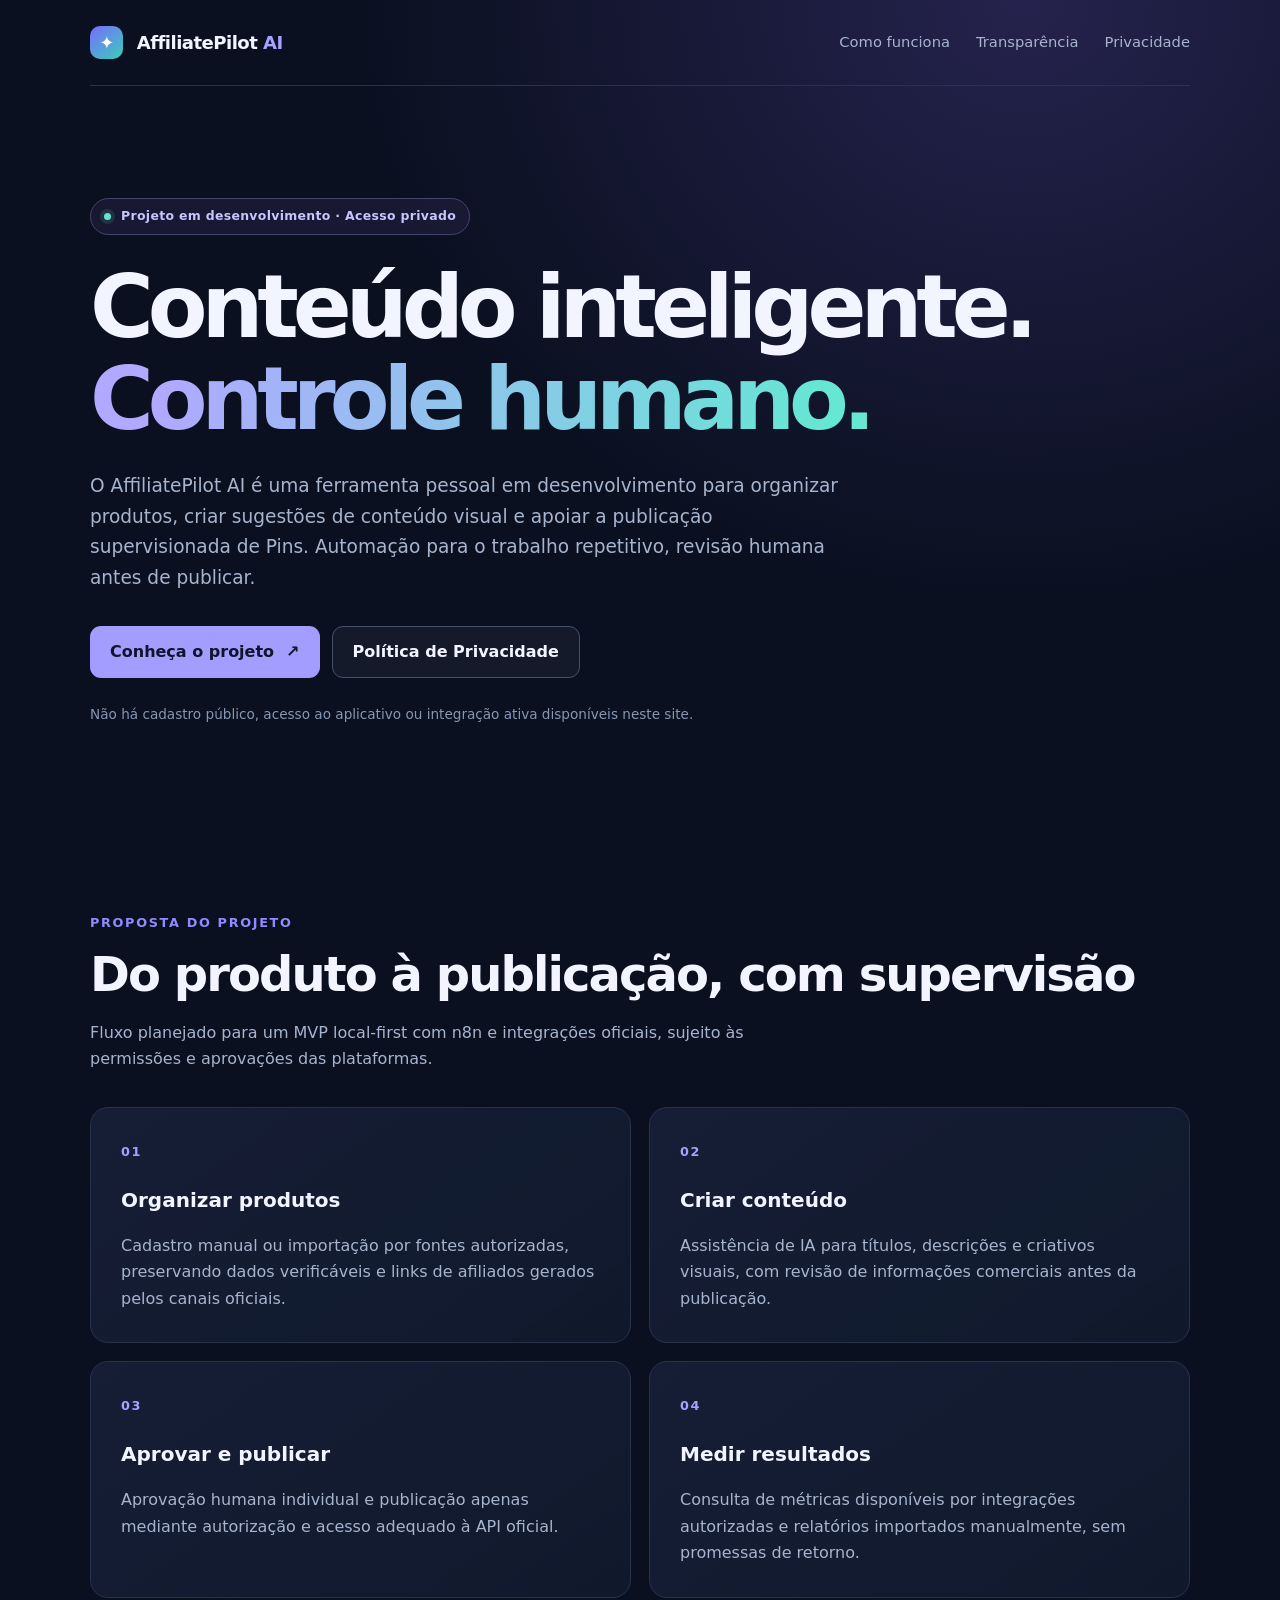
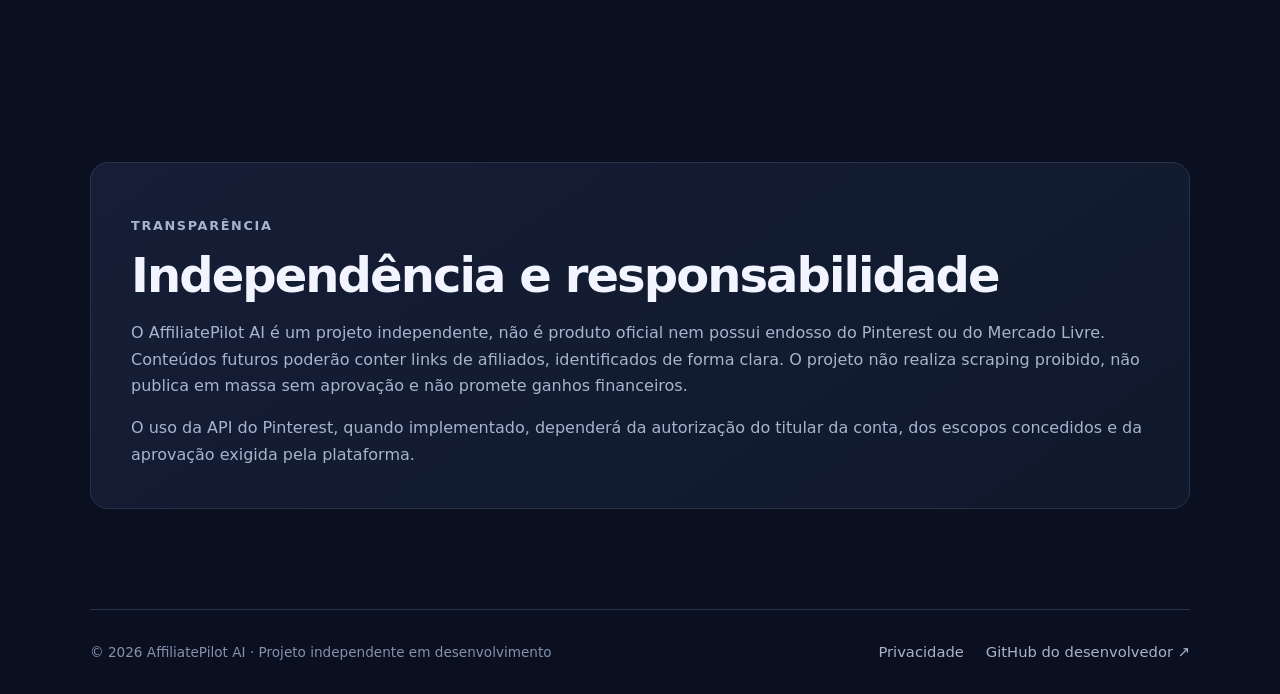
==== index.html @ 1112a1e2 "Publish AffiliatePilot AI site and privacy policy" ====
<!doctype html>
<html lang="pt-BR">
<head>
  <meta charset="utf-8">
  <meta name="viewport" content="width=device-width, initial-scale=1">
  <meta name="theme-color" content="#10172a">
  <meta name="description" content="AffiliatePilot AI — ferramenta pessoal em desenvolvimento para criação assistida, revisão e publicação supervisionada de conteúdo visual.">
  <title>AffiliatePilot AI — Conteúdo inteligente, controle humano</title>
  <link rel="icon" href="assets/favicon.svg" type="image/svg+xml">
  <link rel="stylesheet" href="assets/styles.css">
</head>
<body>
  <a class="skip" href="#conteudo">Pular para o conteúdo</a>
  <header class="nav wrap">
    <a class="brand" href="./" aria-label="AffiliatePilot AI, página inicial"><span class="brand-icon">✦</span> AffiliatePilot <span class="brand-ai">AI</span></a>
    <nav aria-label="Navegação principal"><a href="#como-funciona">Como funciona</a><a href="#transparencia">Transparência</a><a href="privacy/">Privacidade</a></nav>
  </header>
  <main id="conteudo">
    <section class="hero wrap">
      <div class="eyebrow"><span class="dot"></span> Projeto em desenvolvimento · Acesso privado</div>
      <h1>Conteúdo inteligente.<br><span class="gradient">Controle humano.</span></h1>
      <p class="intro">O AffiliatePilot AI é uma ferramenta pessoal em desenvolvimento para organizar produtos, criar sugestões de conteúdo visual e apoiar a publicação supervisionada de Pins. Automação para o trabalho repetitivo, revisão humana antes de publicar.</p>
      <div class="actions"><a class="button" href="#como-funciona">Conheça o projeto <span aria-hidden="true">↗</span></a><a class="button secondary" href="privacy/">Política de Privacidade</a></div>
      <div class="info">Não há cadastro público, acesso ao aplicativo ou integração ativa disponíveis neste site.</div>
    </section>
    <section id="como-funciona" class="section wrap" aria-labelledby="features-title">
      <p class="section-kicker">PROPOSTA DO PROJETO</p>
      <h2 id="features-title">Do produto à publicação, com supervisão</h2>
      <p class="section-lead">Fluxo planejado para um MVP local-first com n8n e integrações oficiais, sujeito às permissões e aprovações das plataformas.</p>
      <div class="cards">
        <article class="card"><span class="symbol">01</span><h3>Organizar produtos</h3><p>Cadastro manual ou importação por fontes autorizadas, preservando dados verificáveis e links de afiliados gerados pelos canais oficiais.</p></article>
        <article class="card"><span class="symbol">02</span><h3>Criar conteúdo</h3><p>Assistência de IA para títulos, descrições e criativos visuais, com revisão de informações comerciais antes da publicação.</p></article>
        <article class="card"><span class="symbol">03</span><h3>Aprovar e publicar</h3><p>Aprovação humana individual e publicação apenas mediante autorização e acesso adequado à API oficial.</p></article>
        <article class="card"><span class="symbol">04</span><h3>Medir resultados</h3><p>Consulta de métricas disponíveis por integrações autorizadas e relatórios importados manualmente, sem promessas de retorno.</p></article>
      </div>
    </section>
    <section id="transparencia" class="section wrap"><div class="panel"><p class="section-kicker">TRANSPARÊNCIA</p><h2>Independência e responsabilidade</h2><p>O AffiliatePilot AI é um projeto independente, não é produto oficial nem possui endosso do Pinterest ou do Mercado Livre. Conteúdos futuros poderão conter links de afiliados, identificados de forma clara. O projeto não realiza scraping proibido, não publica em massa sem aprovação e não promete ganhos financeiros.</p><p>O uso da API do Pinterest, quando implementado, dependerá da autorização do titular da conta, dos escopos concedidos e da aprovação exigida pela plataforma.</p></div></section>
  </main>
  <footer class="footer wrap"><span>© 2026 AffiliatePilot AI · Projeto independente em desenvolvimento</span><div><a href="privacy/">Privacidade</a><a href="https://github.com/victoralecrim11" rel="noopener noreferrer">GitHub do desenvolvedor ↗</a></div></footer>
</body>
</html>
---- assets/styles.css ----
:root{color-scheme:dark;--bg:#0a1020;--text:#f2f5ff;--muted:#a7b4ce;--line:#28334b;--accent:#8c87ff;--accent2:#62e6ce}*{box-sizing:border-box}html{scroll-behavior:smooth}body{margin:0;background:radial-gradient(ellipse 70% 35% at 80% 0%,#25224d 0%,transparent 75%),var(--bg);color:var(--text);font:16px/1.65 system-ui,-apple-system,BlinkMacSystemFont,"Segoe UI",sans-serif}a{color:inherit}.wrap{width:min(1100px,calc(100% - 48px));margin-inline:auto}.skip{position:absolute;top:-100px;left:10px;padding:10px;background:white;color:black}.skip:focus{top:10px}.nav{min-height:86px;display:flex;align-items:center;justify-content:space-between;gap:18px;border-bottom:1px solid var(--line)}.brand{text-decoration:none;font-size:1.13rem;font-weight:800;letter-spacing:-.03em}.brand-icon{display:inline-flex;align-items:center;justify-content:center;width:33px;height:33px;margin-right:8px;border-radius:10px;background:linear-gradient(140deg,#786dff,#39cdb9);color:#fff}.brand-ai{color:#a6a2ff}.nav nav{display:flex;gap:26px;flex-wrap:wrap}.nav nav a,.footer a{color:var(--muted);text-decoration:none;font-size:.92rem}.nav nav a:hover,.footer a:hover{color:white}.hero{padding-block:112px 110px;max-width:1100px}.eyebrow{display:inline-flex;align-items:center;gap:10px;padding:7px 13px;border:1px solid #46436d;background:#24214288;border-radius:999px;color:#c7c4ff;font-size:.78rem;font-weight:700;letter-spacing:.025em}.dot{width:7px;height:7px;border-radius:50%;background:var(--accent2);box-shadow:0 0 0 4px #62e6ce20}.hero h1,.policy h1{font-size:clamp(2.8rem,6.8vw,5.8rem);line-height:1.06;letter-spacing:-.07em;margin:26px 0 26px;max-width:950px}.gradient{background:linear-gradient(100deg,#b0a9ff 10%,#65e7d3 95%);-webkit-background-clip:text;background-clip:text;color:transparent}.intro{font-size:1.16rem;color:var(--muted);max-width:760px}.actions{display:flex;gap:12px;flex-wrap:wrap;margin-top:32px}.button{display:inline-flex;align-items:center;gap:12px;border-radius:11px;padding:12px 20px;text-decoration:none;font-weight:750;background:#a29dff;color:#11152a;transition:transform .15s,background .15s}.button:hover{transform:translateY(-2px);background:#bdb9ff}.button.secondary{background:#ffffff0b;border:1px solid #45516c;color:#f2f5ff}.button.secondary:hover{background:#ffffff19}.info{color:#8796b2;margin-top:25px;font-size:.85rem}.section{padding-block:64px 100px}.section-kicker{font-size:.8rem;font-weight:800;letter-spacing:.13em;color:#8f8bff}.section h2{font-size:clamp(1.9rem,4vw,3rem);line-height:1.2;letter-spacing:-.04em;margin:10px 0}.section-lead{color:var(--muted);max-width:730px}.cards{display:grid;grid-template-columns:repeat(2,minmax(0,1fr));gap:18px;margin-top:34px}.card,.panel{border:1px solid var(--line);background:linear-gradient(145deg,#1b2440b0,#111b2ed0);border-radius:18px;padding:30px}.symbol{font-weight:900;color:#a6a1ff;font-size:.8rem;letter-spacing:.12em}.card h3{font-size:1.25rem;margin:20px 0 8px}.card p,.panel p{color:var(--muted);margin-bottom:0}.panel{padding:40px}.footer{border-top:1px solid var(--line);display:flex;justify-content:space-between;gap:20px;align-items:center;padding-block:30px;color:#8391ad;font-size:.85rem}.footer div{display:flex;gap:22px}.policy{padding-block:76px 100px;max-width:900px}.policy h1{font-size:clamp(2.5rem,6vw,4.8rem);margin-bottom:14px}.updated{font-size:.85rem;color:#9eabc6}.policy-content{margin-top:48px}.policy-content section{padding:18px 0;border-top:1px solid var(--line)}.policy-content h2{font-size:1.24rem;letter-spacing:-.02em;margin-bottom:10px}.policy-content p{color:#bbc6db}.policy-content a{color:#b7b3ff;text-underline-offset:3px}a:focus-visible{outline:3px solid #69e5d1;outline-offset:4px}@media(max-width:700px){.wrap{width:min(100% - 32px,1100px)}.nav{align-items:flex-start;flex-direction:column;padding-block:18px}.nav nav{gap:14px}.hero{padding-block:74px 70px}.section{padding-block:40px 65px}.cards{grid-template-columns:1fr}.panel{padding:25px}.footer{align-items:flex-start;flex-direction:column}.hero h1{letter-spacing:-.055em}}
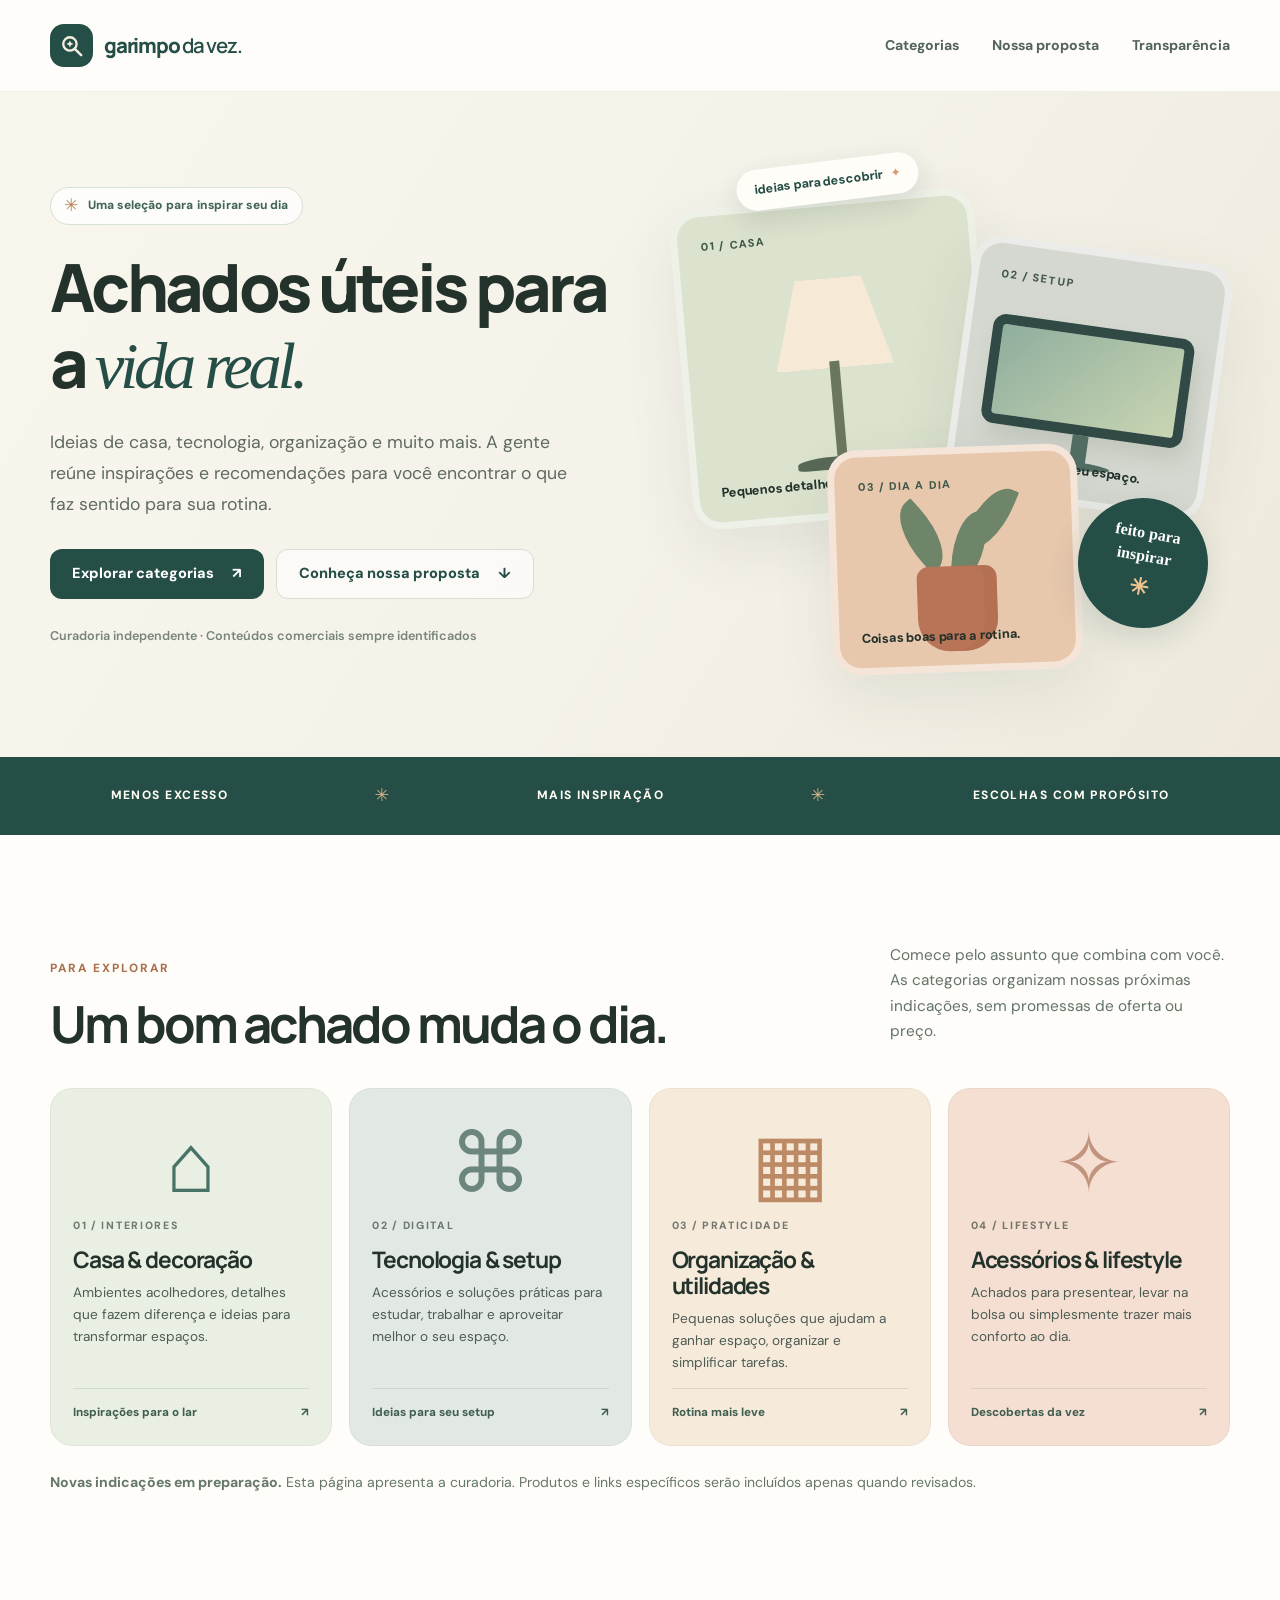
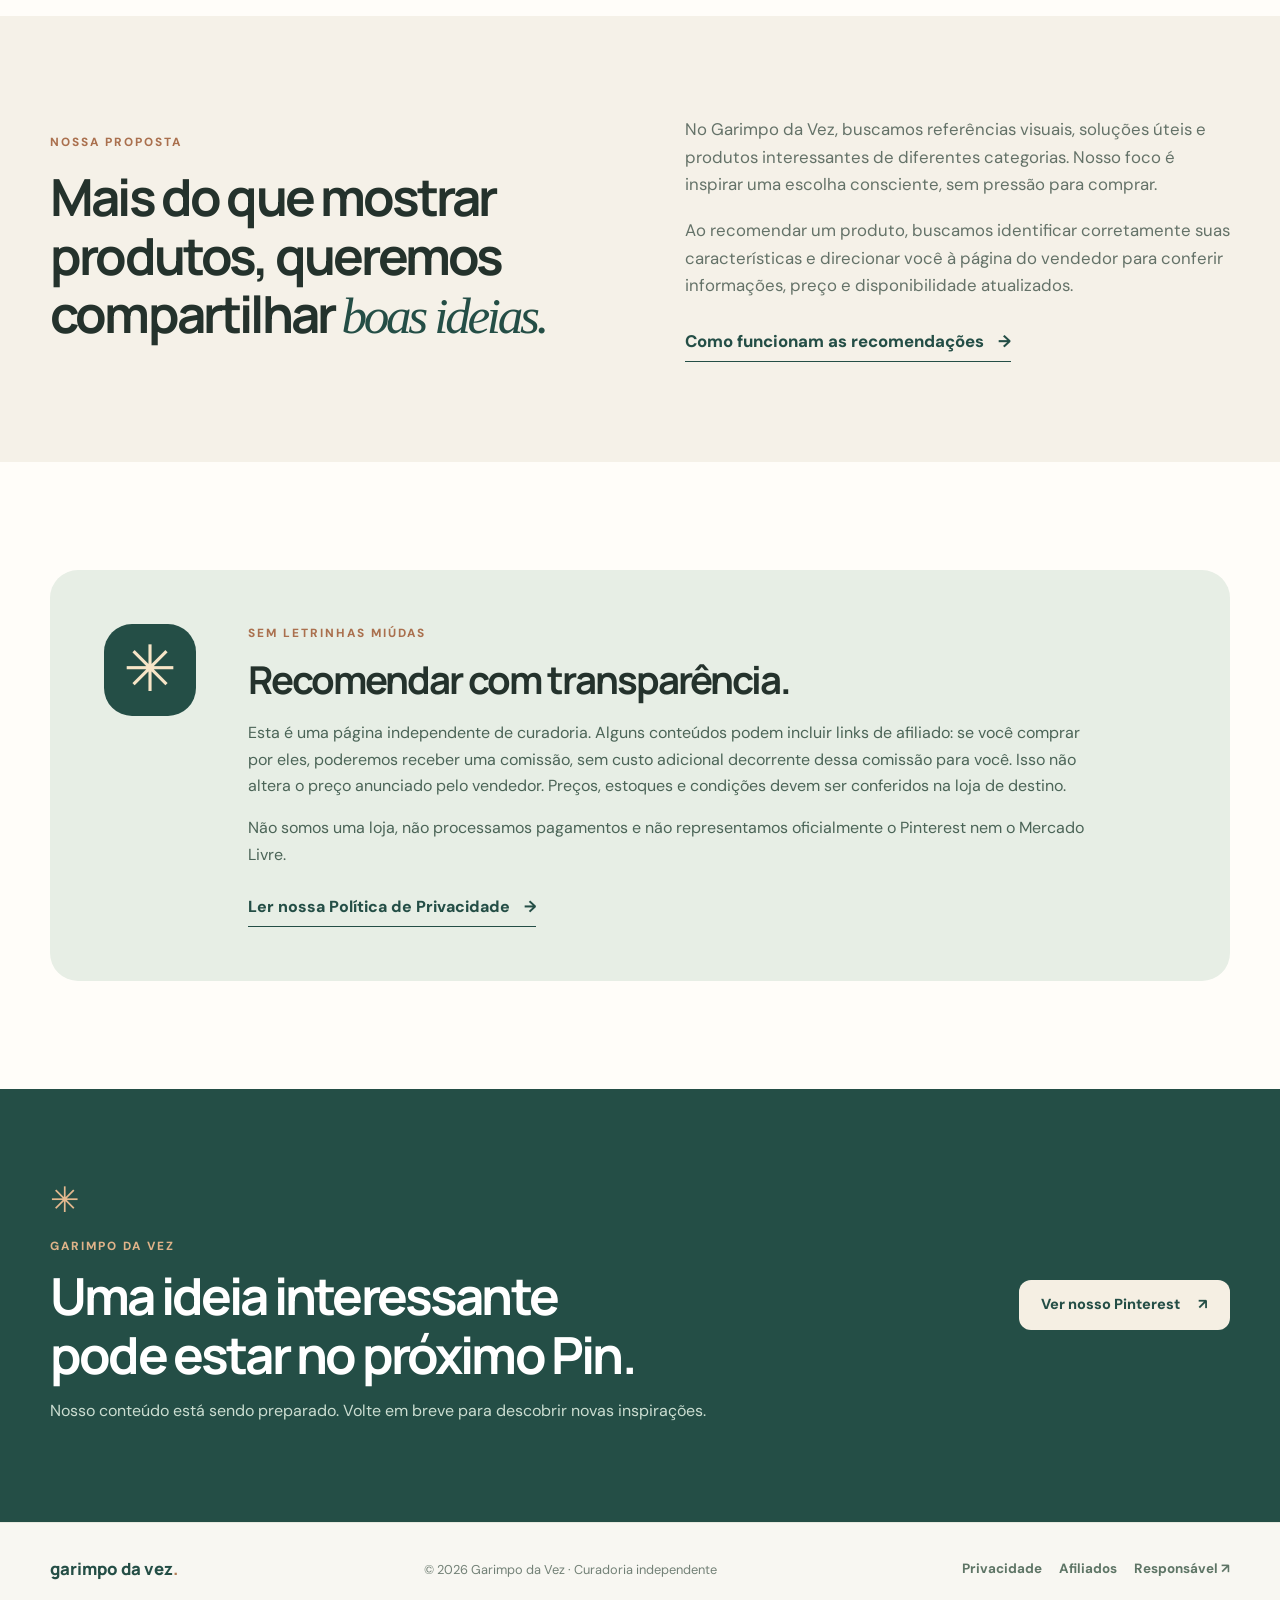
==== commit 03c2c25d: "feat: rebrand AffiliatePilot AI landing to Garimpo da Vez" ====
--- a/index.html
+++ b/index.html
@@ -3,39 +3,80 @@
 <head>
   <meta charset="utf-8">
   <meta name="viewport" content="width=device-width, initial-scale=1">
-  <meta name="theme-color" content="#10172a">
-  <meta name="description" content="AffiliatePilot AI — ferramenta pessoal em desenvolvimento para criação assistida, revisão e publicação supervisionada de conteúdo visual.">
-  <title>AffiliatePilot AI — Conteúdo inteligente, controle humano</title>
+  <meta name="theme-color" content="#244e46">
+  <meta name="description" content="Garimpo da Vez: inspirações e achadinhos para casa, tecnologia, organização e estilo de vida. Curadoria com transparência e links de afiliado identificados.">
+  <meta property="og:type" content="website">
+  <meta property="og:locale" content="pt_BR">
+  <meta property="og:title" content="Garimpo da Vez | Achados úteis para a vida real">
+  <meta property="og:description" content="Boas ideias para a casa e o dia a dia. Inspire-se com nossa curadoria independente.">
+  <meta property="og:url" content="https://victoralecrim11.github.io/affiliatepilot-ai/">
+  <meta name="color-scheme" content="light">
+  <title>Garimpo da Vez | Achados úteis para a vida real</title>
   <link rel="icon" href="assets/favicon.svg" type="image/svg+xml">
   <link rel="stylesheet" href="assets/styles.css">
 </head>
 <body>
   <a class="skip" href="#conteudo">Pular para o conteúdo</a>
-  <header class="nav wrap">
-    <a class="brand" href="./" aria-label="AffiliatePilot AI, página inicial"><span class="brand-icon">✦</span> AffiliatePilot <span class="brand-ai">AI</span></a>
-    <nav aria-label="Navegação principal"><a href="#como-funciona">Como funciona</a><a href="#transparencia">Transparência</a><a href="privacy/">Privacidade</a></nav>
+  <header class="site-header">
+    <div class="nav wrap">
+      <a class="brand" href="./" aria-label="Garimpo da Vez, início">
+        <span class="brand-mark" aria-hidden="true"><svg viewBox="0 0 36 36" width="30" height="30" fill="none"><circle cx="15.5" cy="15.5" r="8" stroke="currentColor" stroke-width="2.8"/><path d="m22 22 7 7" stroke="currentColor" stroke-width="3" stroke-linecap="round"/><path d="m15.5 11.3 1.3 2.9 3.1 1.3-3.1 1.3-1.3 2.9-1.3-2.9-3.1-1.3 3.1-1.3z" fill="currentColor"/></svg></span>
+        <span>garimpo<span class="brand-soft"> da vez.</span></span>
+      </a>
+      <nav class="nav-links" aria-label="Navegação principal">
+        <a href="#categorias">Categorias</a>
+        <a href="#sobre">Nossa proposta</a>
+        <a href="#transparencia">Transparência</a>
+      </nav>
+    </div>
   </header>
   <main id="conteudo">
-    <section class="hero wrap">
-      <div class="eyebrow"><span class="dot"></span> Projeto em desenvolvimento · Acesso privado</div>
-      <h1>Conteúdo inteligente.<br><span class="gradient">Controle humano.</span></h1>
-      <p class="intro">O AffiliatePilot AI é uma ferramenta pessoal em desenvolvimento para organizar produtos, criar sugestões de conteúdo visual e apoiar a publicação supervisionada de Pins. Automação para o trabalho repetitivo, revisão humana antes de publicar.</p>
-      <div class="actions"><a class="button" href="#como-funciona">Conheça o projeto <span aria-hidden="true">↗</span></a><a class="button secondary" href="privacy/">Política de Privacidade</a></div>
-      <div class="info">Não há cadastro público, acesso ao aplicativo ou integração ativa disponíveis neste site.</div>
-    </section>
-    <section id="como-funciona" class="section wrap" aria-labelledby="features-title">
-      <p class="section-kicker">PROPOSTA DO PROJETO</p>
-      <h2 id="features-title">Do produto à publicação, com supervisão</h2>
-      <p class="section-lead">Fluxo planejado para um MVP local-first com n8n e integrações oficiais, sujeito às permissões e aprovações das plataformas.</p>
-      <div class="cards">
-        <article class="card"><span class="symbol">01</span><h3>Organizar produtos</h3><p>Cadastro manual ou importação por fontes autorizadas, preservando dados verificáveis e links de afiliados gerados pelos canais oficiais.</p></article>
-        <article class="card"><span class="symbol">02</span><h3>Criar conteúdo</h3><p>Assistência de IA para títulos, descrições e criativos visuais, com revisão de informações comerciais antes da publicação.</p></article>
-        <article class="card"><span class="symbol">03</span><h3>Aprovar e publicar</h3><p>Aprovação humana individual e publicação apenas mediante autorização e acesso adequado à API oficial.</p></article>
-        <article class="card"><span class="symbol">04</span><h3>Medir resultados</h3><p>Consulta de métricas disponíveis por integrações autorizadas e relatórios importados manualmente, sem promessas de retorno.</p></article>
+    <section class="hero">
+      <div class="wrap hero-grid">
+        <div class="hero-copy">
+          <span class="eyebrow"><span class="spark" aria-hidden="true">✳</span> Uma seleção para inspirar seu dia</span>
+          <h1>Achados úteis para a <em>vida real.</em></h1>
+          <p class="hero-lead">Ideias de casa, tecnologia, organização e muito mais. A gente reúne inspirações e recomendações para você encontrar o que faz sentido para sua rotina.</p>
+          <div class="actions">
+            <a class="button primary" href="#categorias">Explorar categorias <span aria-hidden="true">↗</span></a>
+            <a class="button ghost" href="#sobre">Conheça nossa proposta <span aria-hidden="true">↓</span></a>
+          </div>
+          <p class="small-note">Curadoria independente · Conteúdos comerciais sempre identificados</p>
+        </div>
+        <div class="hero-art" aria-label="Composição ilustrada de ideias para casa, tecnologia e acessórios" role="img">
+          <div class="hero-tag tag-top">ideias para descobrir <span aria-hidden="true">✦</span></div>
+          <div class="art-tile tile-home"><span class="tile-number">01 / CASA</span><div class="lamp" aria-hidden="true"><span class="lamp-shade"></span><span class="lamp-pole"></span><span class="lamp-foot"></span></div><span class="tile-caption">Pequenos detalhes, novas ideias.</span></div>
+          <div class="art-tile tile-tech"><span class="tile-number">02 / SETUP</span><div class="monitor" aria-hidden="true"><span class="monitor-screen"></span><span class="monitor-stand"></span></div><span class="tile-caption">Praticidade no seu espaço.</span></div>
+          <div class="art-tile tile-life"><span class="tile-number">03 / DIA A DIA</span><div class="vase" aria-hidden="true"><span class="leaf leaf-a"></span><span class="leaf leaf-b"></span><span class="leaf leaf-c"></span><span class="pot"></span></div><span class="tile-caption">Coisas boas para a rotina.</span></div>
+          <div class="art-stamp" aria-hidden="true">feito para<br>inspirar <span>✳</span></div>
+        </div>
       </div>
     </section>
-    <section id="transparencia" class="section wrap"><div class="panel"><p class="section-kicker">TRANSPARÊNCIA</p><h2>Independência e responsabilidade</h2><p>O AffiliatePilot AI é um projeto independente, não é produto oficial nem possui endosso do Pinterest ou do Mercado Livre. Conteúdos futuros poderão conter links de afiliados, identificados de forma clara. O projeto não realiza scraping proibido, não publica em massa sem aprovação e não promete ganhos financeiros.</p><p>O uso da API do Pinterest, quando implementado, dependerá da autorização do titular da conta, dos escopos concedidos e da aprovação exigida pela plataforma.</p></div></section>
+    <section class="manifesto-strip" aria-label="Valores da curadoria"><div class="wrap strip-inner"><span>menos excesso</span><b aria-hidden="true">✳</b><span>mais inspiração</span><b aria-hidden="true">✳</b><span>escolhas com propósito</span></div></section>
+    <section id="categorias" class="section wrap">
+      <div class="section-head"><div><p class="kicker">PARA EXPLORAR</p><h2>Um bom achado muda o dia.</h2></div><p>Comece pelo assunto que combina com você. As categorias organizam nossas próximas indicações, sem promessas de oferta ou preço.</p></div>
+      <div class="category-grid">
+        <article class="category category-home"><div class="category-icon" aria-hidden="true">⌂</div><span class="category-index">01 / INTERIORES</span><h3>Casa & decoração</h3><p>Ambientes acolhedores, detalhes que fazem diferença e ideias para transformar espaços.</p><span class="category-foot">Inspirações para o lar <span aria-hidden="true">↗</span></span></article>
+        <article class="category category-tech"><div class="category-icon" aria-hidden="true">⌘</div><span class="category-index">02 / DIGITAL</span><h3>Tecnologia & setup</h3><p>Acessórios e soluções práticas para estudar, trabalhar e aproveitar melhor o seu espaço.</p><span class="category-foot">Ideias para seu setup <span aria-hidden="true">↗</span></span></article>
+        <article class="category category-organize"><div class="category-icon" aria-hidden="true">▦</div><span class="category-index">03 / PRATICIDADE</span><h3>Organização & utilidades</h3><p>Pequenas soluções que ajudam a ganhar espaço, organizar e simplificar tarefas.</p><span class="category-foot">Rotina mais leve <span aria-hidden="true">↗</span></span></article>
+        <article class="category category-style"><div class="category-icon" aria-hidden="true">✧</div><span class="category-index">04 / LIFESTYLE</span><h3>Acessórios & lifestyle</h3><p>Achados para presentear, levar na bolsa ou simplesmente trazer mais conforto ao dia.</p><span class="category-foot">Descobertas da vez <span aria-hidden="true">↗</span></span></article>
+      </div>
+      <p class="collection-note"><strong>Novas indicações em preparação.</strong> Esta página apresenta a curadoria. Produtos e links específicos serão incluídos apenas quando revisados.</p>
+    </section>
+    <section id="sobre" class="about-section">
+      <div class="wrap about-grid">
+        <div><p class="kicker">NOSSA PROPOSTA</p><h2>Mais do que mostrar produtos, queremos compartilhar <em>boas ideias.</em></h2></div>
+        <div class="about-copy"><p>No Garimpo da Vez, buscamos referências visuais, soluções úteis e produtos interessantes de diferentes categorias. Nosso foco é inspirar uma escolha consciente, sem pressão para comprar.</p><p>Ao recomendar um produto, buscamos identificar corretamente suas características e direcionar você à página do vendedor para conferir informações, preço e disponibilidade atualizados.</p><a href="#transparencia" class="text-link">Como funcionam as recomendações <span aria-hidden="true">→</span></a></div>
+      </div>
+    </section>
+    <section id="transparencia" class="section wrap">
+      <div class="disclosure">
+        <div class="disclosure-symbol" aria-hidden="true">✳</div>
+        <div><p class="kicker">SEM LETRINHAS MIÚDAS</p><h2>Recomendar com transparência.</h2><p>Esta é uma página independente de curadoria. Alguns conteúdos podem incluir links de afiliado: se você comprar por eles, poderemos receber uma comissão, sem custo adicional decorrente dessa comissão para você. Isso não altera o preço anunciado pelo vendedor. Preços, estoques e condições devem ser conferidos na loja de destino.</p><p>Não somos uma loja, não processamos pagamentos e não representamos oficialmente o Pinterest nem o Mercado Livre.</p><a class="text-link" href="privacy/">Ler nossa Política de Privacidade <span aria-hidden="true">→</span></a></div>
+      </div>
+    </section>
+    <section class="closing"><div class="wrap closing-inner"><div><span class="closing-spark" aria-hidden="true">✳</span><p class="kicker">GARIMPO DA VEZ</p><h2>Uma ideia interessante<br>pode estar no próximo Pin.</h2><p>Nosso conteúdo está sendo preparado. Volte em breve para descobrir novas inspirações.</p></div><a class="button light" href="https://www.pinterest.com/affiliatepilotai/" target="_blank" rel="noopener noreferrer" aria-label="Abrir o perfil atual do Pinterest em outra aba">Ver nosso Pinterest <span aria-hidden="true">↗</span></a></div></section>
   </main>
-  <footer class="footer wrap"><span>© 2026 AffiliatePilot AI · Projeto independente em desenvolvimento</span><div><a href="privacy/">Privacidade</a><a href="https://github.com/victoralecrim11" rel="noopener noreferrer">GitHub do desenvolvedor ↗</a></div></footer>
+  <footer class="footer"><div class="wrap footer-inner"><a class="footer-brand" href="./">garimpo da vez<span>.</span></a><p>© 2026 Garimpo da Vez · Curadoria independente</p><nav aria-label="Links do rodapé"><a href="privacy/">Privacidade</a><a href="#transparencia">Afiliados</a><a href="https://github.com/victoralecrim11" target="_blank" rel="noopener noreferrer">Responsável ↗</a></nav></div></footer>
 </body>
-</html>
+</html>
--- a/assets/styles.css
+++ b/assets/styles.css
@@ -1 +1,8 @@
-:root{color-scheme:dark;--bg:#0a1020;--text:#f2f5ff;--muted:#a7b4ce;--line:#28334b;--accent:#8c87ff;--accent2:#62e6ce}*{box-sizing:border-box}html{scroll-behavior:smooth}body{margin:0;background:radial-gradient(ellipse 70% 35% at 80% 0%,#25224d 0%,transparent 75%),var(--bg);color:var(--text);font:16px/1.65 system-ui,-apple-system,BlinkMacSystemFont,"Segoe UI",sans-serif}a{color:inherit}.wrap{width:min(1100px,calc(100% - 48px));margin-inline:auto}.skip{position:absolute;top:-100px;left:10px;padding:10px;background:white;color:black}.skip:focus{top:10px}.nav{min-height:86px;display:flex;align-items:center;justify-content:space-between;gap:18px;border-bottom:1px solid var(--line)}.brand{text-decoration:none;font-size:1.13rem;font-weight:800;letter-spacing:-.03em}.brand-icon{display:inline-flex;align-items:center;justify-content:center;width:33px;height:33px;margin-right:8px;border-radius:10px;background:linear-gradient(140deg,#786dff,#39cdb9);color:#fff}.brand-ai{color:#a6a2ff}.nav nav{display:flex;gap:26px;flex-wrap:wrap}.nav nav a,.footer a{color:var(--muted);text-decoration:none;font-size:.92rem}.nav nav a:hover,.footer a:hover{color:white}.hero{padding-block:112px 110px;max-width:1100px}.eyebrow{display:inline-flex;align-items:center;gap:10px;padding:7px 13px;border:1px solid #46436d;background:#24214288;border-radius:999px;color:#c7c4ff;font-size:.78rem;font-weight:700;letter-spacing:.025em}.dot{width:7px;height:7px;border-radius:50%;background:var(--accent2);box-shadow:0 0 0 4px #62e6ce20}.hero h1,.policy h1{font-size:clamp(2.8rem,6.8vw,5.8rem);line-height:1.06;letter-spacing:-.07em;margin:26px 0 26px;max-width:950px}.gradient{background:linear-gradient(100deg,#b0a9ff 10%,#65e7d3 95%);-webkit-background-clip:text;background-clip:text;color:transparent}.intro{font-size:1.16rem;color:var(--muted);max-width:760px}.actions{display:flex;gap:12px;flex-wrap:wrap;margin-top:32px}.button{display:inline-flex;align-items:center;gap:12px;border-radius:11px;padding:12px 20px;text-decoration:none;font-weight:750;background:#a29dff;color:#11152a;transition:transform .15s,background .15s}.button:hover{transform:translateY(-2px);background:#bdb9ff}.button.secondary{background:#ffffff0b;border:1px solid #45516c;color:#f2f5ff}.button.secondary:hover{background:#ffffff19}.info{color:#8796b2;margin-top:25px;font-size:.85rem}.section{padding-block:64px 100px}.section-kicker{font-size:.8rem;font-weight:800;letter-spacing:.13em;color:#8f8bff}.section h2{font-size:clamp(1.9rem,4vw,3rem);line-height:1.2;letter-spacing:-.04em;margin:10px 0}.section-lead{color:var(--muted);max-width:730px}.cards{display:grid;grid-template-columns:repeat(2,minmax(0,1fr));gap:18px;margin-top:34px}.card,.panel{border:1px solid var(--line);background:linear-gradient(145deg,#1b2440b0,#111b2ed0);border-radius:18px;padding:30px}.symbol{font-weight:900;color:#a6a1ff;font-size:.8rem;letter-spacing:.12em}.card h3{font-size:1.25rem;margin:20px 0 8px}.card p,.panel p{color:var(--muted);margin-bottom:0}.panel{padding:40px}.footer{border-top:1px solid var(--line);display:flex;justify-content:space-between;gap:20px;align-items:center;padding-block:30px;color:#8391ad;font-size:.85rem}.footer div{display:flex;gap:22px}.policy{padding-block:76px 100px;max-width:900px}.policy h1{font-size:clamp(2.5rem,6vw,4.8rem);margin-bottom:14px}.updated{font-size:.85rem;color:#9eabc6}.policy-content{margin-top:48px}.policy-content section{padding:18px 0;border-top:1px solid var(--line)}.policy-content h2{font-size:1.24rem;letter-spacing:-.02em;margin-bottom:10px}.policy-content p{color:#bbc6db}.policy-content a{color:#b7b3ff;text-underline-offset:3px}a:focus-visible{outline:3px solid #69e5d1;outline-offset:4px}@media(max-width:700px){.wrap{width:min(100% - 32px,1100px)}.nav{align-items:flex-start;flex-direction:column;padding-block:18px}.nav nav{gap:14px}.hero{padding-block:74px 70px}.section{padding-block:40px 65px}.cards{grid-template-columns:1fr}.panel{padding:25px}.footer{align-items:flex-start;flex-direction:column}.hero h1{letter-spacing:-.055em}}
+@import url('https://fonts.googleapis.com/css2?family=DM+Sans:wght@400;500;600;700;800&family=Manrope:wght@400;500;600;700;800&display=swap');
+:root{color-scheme:light;--green:#244e46;--green-dark:#173b35;--cream:#f5efe3;--ink:#24322c;--muted:#63736a;--terracotta:#d69a72;--line:#e7e9df;--white:#fffdf9;--radius:24px}
+*{box-sizing:border-box}html{scroll-behavior:smooth}body{margin:0;color:var(--ink);background:var(--white);font:16px/1.65 'DM Sans',system-ui,-apple-system,BlinkMacSystemFont,'Segoe UI',sans-serif}a{color:inherit}a:focus-visible{outline:3px solid #b96b42;outline-offset:4px}h1,h2,h3{font-family:Manrope,'DM Sans',sans-serif;line-height:1.14;letter-spacing:-.055em}p{margin-top:0}.wrap{width:min(1180px,calc(100% - 56px));margin-inline:auto}.skip{position:fixed;z-index:99;top:-100px;left:12px;padding:12px 16px;background:var(--green);color:white}.skip:focus{top:12px}.site-header{position:relative;z-index:3;background:var(--white);border-bottom:1px solid #eeeee8}.nav{height:91px;display:flex;align-items:center;justify-content:space-between;gap:20px}.brand{display:inline-flex;align-items:center;gap:11px;white-space:nowrap;font-size:1.28rem;text-decoration:none;font-family:Manrope,sans-serif;font-weight:800;letter-spacing:-.06em;color:var(--green)}.brand-soft{font-weight:600}.brand-mark{display:flex;align-items:center;justify-content:center;flex:none;width:43px;height:43px;border-radius:14px;background:var(--green);color:var(--cream)}.nav-links{display:flex;align-items:center;gap:33px}.nav-links a{text-decoration:none;font-weight:700;font-size:.88rem;color:#51635a}.nav-links a:hover{color:#b57048}.hero{overflow:hidden;background:linear-gradient(122deg,#f9f6ee 0%,#f4f1e8 56%,#eee9dc 100%)}.hero-grid{min-height:665px;display:grid;grid-template-columns:1.02fr 1fr;align-items:center;gap:5%;padding-block:60px 75px}.hero-copy{position:relative;z-index:1}.eyebrow{display:inline-flex;gap:9px;align-items:center;padding:8px 13px;border:1px solid #d7e1d5;border-radius:100px;background:#ffffffc7;color:#426557;font-size:.75rem;letter-spacing:.015em;font-weight:800}.spark{color:#bb815a;font-size:1.08rem;line-height:1}.hero h1{font-size:clamp(3.1rem,5.2vw,5.3rem);max-width:650px;margin:24px 0 22px;font-weight:800}.hero h1 em,.about-section h2 em{font-family:Georgia,'Times New Roman',serif;font-weight:400;color:var(--green);letter-spacing:-.065em}.hero-lead{color:#5f6b61;max-width:520px;font-size:1.105rem;line-height:1.76}.actions{display:flex;align-items:center;flex-wrap:wrap;gap:12px;margin-top:30px}.button{display:inline-flex;align-items:center;justify-content:center;gap:18px;min-height:50px;padding:12px 22px;border-radius:12px;font-weight:800;font-size:.91rem;text-decoration:none;transition:transform .18s ease,background .18s ease;white-space:nowrap}.button:hover{transform:translateY(-2px)}.button.primary{background:var(--green);color:white}.button.primary:hover{background:var(--green-dark)}.button.ghost{border:1px solid #d9ddd4;background:#ffffff9c;color:var(--green)}.button.ghost:hover{background:#fff}.small-note{margin:27px 0 0;font-size:.79rem;font-weight:600;color:#77857b}.hero-art{min-height:525px;position:relative}.hero-tag{position:absolute;z-index:2;top:6px;left:11%;transform:rotate(-7deg);background:#fffdf8;padding:10px 18px;border-radius:100px;box-shadow:0 10px 26px #2b3b2820;color:var(--green);font-size:.78rem;font-weight:800}.hero-tag span{margin-left:5px;color:var(--terracotta)}.art-tile{position:absolute;border:7px solid #fff8;box-shadow:0 20px 60px #43584518;overflow:hidden;border-radius:29px}.tile-number{position:absolute;z-index:1;top:21px;left:23px;font-size:.69rem;font-weight:800;letter-spacing:.1em;color:#405849}.tile-caption{position:absolute;bottom:19px;left:22px;right:15px;font-weight:800;font-size:.8rem;letter-spacing:-.02em}.tile-home{background:#dbe2ce;left:1%;top:44px;width:55%;height:320px;transform:rotate(-5deg)}.tile-tech{background:#d5d8d0;right:2%;top:94px;width:47%;height:258px;transform:rotate(8deg)}.tile-life{background:#e8c8ad;left:28%;bottom:8px;width:45%;height:225px;transform:rotate(-2deg)}.art-stamp{position:absolute;z-index:2;right:4%;bottom:52px;width:130px;height:130px;border-radius:50%;background:var(--green);color:white;display:flex;align-items:center;justify-content:center;flex-direction:column;text-align:center;font:700 1rem/1.4 Georgia,serif;transform:rotate(10deg);box-shadow:0 12px 30px #244e4629}.art-stamp span{font-size:1.45rem;color:#efc28d;margin-top:4px}.lamp{position:absolute;top:72px;left:50%;transform:translateX(-50%);width:152px;height:200px}.lamp-shade{display:block;position:absolute;top:0;left:18px;width:118px;height:90px;background:#f6ead7;clip-path:polygon(22% 0,78% 0,100% 100%,0 100%);border-radius:12px 12px 3px 3px;filter:drop-shadow(0 6px 3px #0001)}.lamp-pole{position:absolute;width:10px;height:99px;background:#6b765f;top:83px;left:71px}.lamp-foot{position:absolute;width:89px;height:13px;background:#586957;bottom:9px;left:31px;border-radius:80% 80% 20% 20%}.monitor{position:absolute;left:50%;top:70px;transform:translateX(-50%);width:82%;height:150px}.monitor-screen{display:block;height:110px;border:10px solid #324a45;background:linear-gradient(135deg,#8fae9d,#c9d5b3);border-radius:13px;box-shadow:6px 12px 20px #566b5a26}.monitor-stand{display:block;position:relative;margin:auto;width:16px;height:30px;background:#526d63}.monitor-stand:after{content:'';position:absolute;bottom:-5px;left:-25px;width:66px;height:8px;background:#526d63;border-radius:50%}.vase{position:absolute;left:50%;top:27px;transform:translateX(-50%);height:170px;width:170px}.pot{position:absolute;bottom:0;left:46px;width:80px;height:85px;background:#b97356;border-radius:12px 12px 32px 32px;box-shadow:inset -13px 0 #9b5d4429}.leaf{position:absolute;background:#6f8569;width:34px;height:71px;border-radius:80% 3% 80% 3%;transform-origin:bottom center}.leaf-a{left:58px;top:10px;transform:rotate(-40deg)}.leaf-b{left:89px;top:0;transform:rotate(25deg)}.leaf-c{left:80px;top:30px;transform:rotate(4deg)}.manifesto-strip{background:var(--green);color:#fffdf4}.strip-inner{display:flex;justify-content:space-around;align-items:center;gap:25px;min-height:78px;text-transform:uppercase;font-size:.75rem;letter-spacing:.12em;font-weight:800}.strip-inner b{font-size:1.1rem;color:#d8b18a}.section{padding-block:108px}.section-head{display:flex;align-items:end;justify-content:space-between;gap:50px;margin-bottom:36px}.section-head>div{max-width:650px}.section-head>p{max-width:340px;margin-bottom:8px;color:var(--muted);font-size:.96rem}.kicker{color:#aa704e;letter-spacing:.17em;font-weight:800;font-size:.74rem;margin-bottom:15px}.section h2,.about-section h2{font-size:clamp(2.25rem,4vw,3.55rem);margin:0}.category-grid{display:grid;grid-template-columns:repeat(4,minmax(0,1fr));gap:17px}.category{display:flex;flex-direction:column;min-height:350px;border-radius:22px;padding:22px;overflow:hidden;border:1px solid #0000000b}.category-home{background:#e9efe2}.category-tech{background:#e2e9e5}.category-organize{background:#f6eadb}.category-style{background:#f4dfd2}.category-icon{height:106px;display:flex;align-items:center;justify-content:center;font-family:Georgia,serif;font-size:5.2rem;line-height:1;color:#37665a;opacity:.9}.category-tech .category-icon{color:#607b72}.category-organize .category-icon{color:#b7805a}.category-style .category-icon{color:#bd8c75}.category-index{font-size:.66rem;letter-spacing:.16em;font-weight:800;opacity:.62}.category h3{font-size:1.42rem;letter-spacing:-.05em;margin:12px 0 9px}.category p{color:#4d5c53;font-size:.85rem;line-height:1.65}.category-foot{margin-top:auto;padding-top:14px;border-top:1px solid #1e45301c;font-size:.73rem;font-weight:800;color:#405f51;display:flex;justify-content:space-between;gap:7px}.collection-note{margin-top:25px;color:#65776b;font-size:.88rem}.about-section{background:#f5f1e8;padding:100px 0}.about-grid{display:grid;grid-template-columns:1fr 1fr;gap:90px;align-items:center}.about-section h2{max-width:610px}.about-copy{color:#647268;font-size:1.05rem}.about-copy p{margin-bottom:18px}.text-link{display:inline-flex;align-items:center;gap:14px;margin-top:10px;color:var(--green);font-weight:800;text-decoration:none;border-bottom:1px solid var(--green);padding-bottom:5px}.text-link:hover{color:#a4613f;border-color:#a4613f}.disclosure{background:#e7eee5;border-radius:28px;padding:54px;display:grid;grid-template-columns:110px 1fr;gap:34px}.disclosure-symbol{width:92px;height:92px;border-radius:28px;background:var(--green);color:#f7e5c7;display:grid;place-items:center;font-size:4rem;line-height:1}.disclosure h2{font-size:clamp(1.9rem,3vw,2.9rem);margin:0 0 18px}.disclosure p:not(.kicker){color:#4b6457;max-width:860px}.closing{background:var(--green);color:white;padding-block:82px}.closing-inner{display:flex;align-items:center;justify-content:space-between;gap:32px}.closing-spark{display:block;color:#e5b98f;font-size:2.2rem}.closing .kicker{color:#e0b389;margin:8px 0 10px}.closing h2{font-size:clamp(2rem,4vw,3.55rem);margin:0 0 15px}.closing p:not(.kicker){color:#cbddd1}.button.light{background:var(--cream);color:var(--green)}.button.light:hover{background:white}.footer{background:#f8f7f2;border-top:1px solid var(--line);padding:32px 0}.footer-inner{display:flex;justify-content:space-between;align-items:center;gap:22px}.footer-brand{font-family:Manrope,sans-serif;font-weight:800;font-size:1.05rem;text-decoration:none;color:var(--green)}.footer-brand span{color:#b37e57}.footer p{color:#728076;margin:0;font-size:.8rem}.footer nav{display:flex;gap:17px;flex-wrap:wrap}.footer nav a{font-size:.84rem;text-decoration:none;font-weight:700;color:#5e7566}.footer nav a:hover{color:#ab6c48}
+.policy{padding-block:70px 100px;max-width:875px}.policy h1{font-size:clamp(2.8rem,5.5vw,4.4rem);margin:14px 0}.policy-intro{font-size:1.08rem;color:#65776b}.updated{color:#78867c;font-size:.84rem;margin-bottom:25px}.policy-content{margin-top:44px}.policy-content section{border-top:1px solid var(--line);padding:24px 0}.policy-content h2{font-size:1.27rem;letter-spacing:-.025em;margin:0 0 13px}.policy-content p{color:#637369}.policy-content a{color:var(--green);text-underline-offset:3px}
+@media(max-width:1050px){.hero-grid{grid-template-columns:1fr 1fr;gap:2%}.hero h1{font-size:clamp(3rem,5vw,4.3rem)}.category-grid{grid-template-columns:repeat(2,1fr)}.category{min-height:315px}.footer-inner{flex-wrap:wrap}.hero-art{transform:scale(.92);transform-origin:center}}
+@media(max-width:720px){.wrap{width:min(100% - 36px,1180px)}.nav{height:auto;min-height:82px;align-items:flex-start;justify-content:center;flex-direction:column;padding-block:15px;gap:11px}.brand{font-size:1.19rem}.brand-mark{width:39px;height:39px}.nav-links{gap:17px;flex-wrap:wrap}.nav-links a{font-size:.77rem}.hero-grid{padding-block:54px 72px;grid-template-columns:1fr;gap:20px}.hero h1{font-size:clamp(3.05rem,12vw,4.35rem)}.hero-lead{font-size:1rem}.hero-art{transform:none;min-height:455px;margin-inline:-10px}.tile-home{top:45px;height:290px}.tile-tech{top:79px;height:228px}.tile-life{height:204px;bottom:1px}.art-stamp{width:104px;height:104px;right:0;bottom:40px;font-size:.88rem}.art-tile{border-width:5px}.strip-inner{min-height:72px;gap:10px;flex-wrap:wrap;padding-block:13px;font-size:.58rem}.strip-inner b{font-size:.8rem}.section{padding-block:70px}.section-head{display:block}.section-head>p{max-width:100%;margin-top:20px}.category-grid{grid-template-columns:1fr 1fr;gap:10px}.category{padding:17px;min-height:330px}.category h3{font-size:1.12rem}.category p{font-size:.78rem}.category-icon{height:95px;font-size:4rem}.category-foot{font-size:.65rem}.about-section{padding:70px 0}.about-grid{grid-template-columns:1fr;gap:28px}.about-copy{font-size:.98rem}.disclosure{padding:27px 22px;grid-template-columns:1fr;gap:17px}.disclosure-symbol{width:64px;height:64px;border-radius:17px;font-size:2.5rem}.closing{padding-block:62px}.closing-inner{align-items:flex-start;flex-direction:column}.footer-inner{align-items:flex-start;flex-direction:column}.policy{padding-block:50px 70px}}
+@media(max-width:440px){.hero-art{min-height:380px}.tile-home{width:57%;height:255px}.tile-tech{width:50%;height:202px}.tile-life{height:174px;bottom:0}.lamp{transform:translateX(-50%) scale(.8);transform-origin:top center}.monitor{top:65px}.monitor-screen{height:85px}.vase{transform:translateX(-50%) scale(.8);transform-origin:top center}.tile-caption{bottom:13px;left:12px;font-size:.64rem}.tile-number{top:14px;left:12px}.hero-tag{top:0;font-size:.69rem}.category-grid{grid-template-columns:1fr}.category{min-height:245px}.category-icon{height:80px}.category h3{font-size:1.35rem}.category p{font-size:.88rem}.category-foot{font-size:.73rem}.actions{flex-direction:column;align-items:stretch}.button{white-space:normal}.closing .button{width:100%}}
+@media(prefers-reduced-motion:reduce){html{scroll-behavior:auto}.button{transition:none}.button:hover{transform:none}}
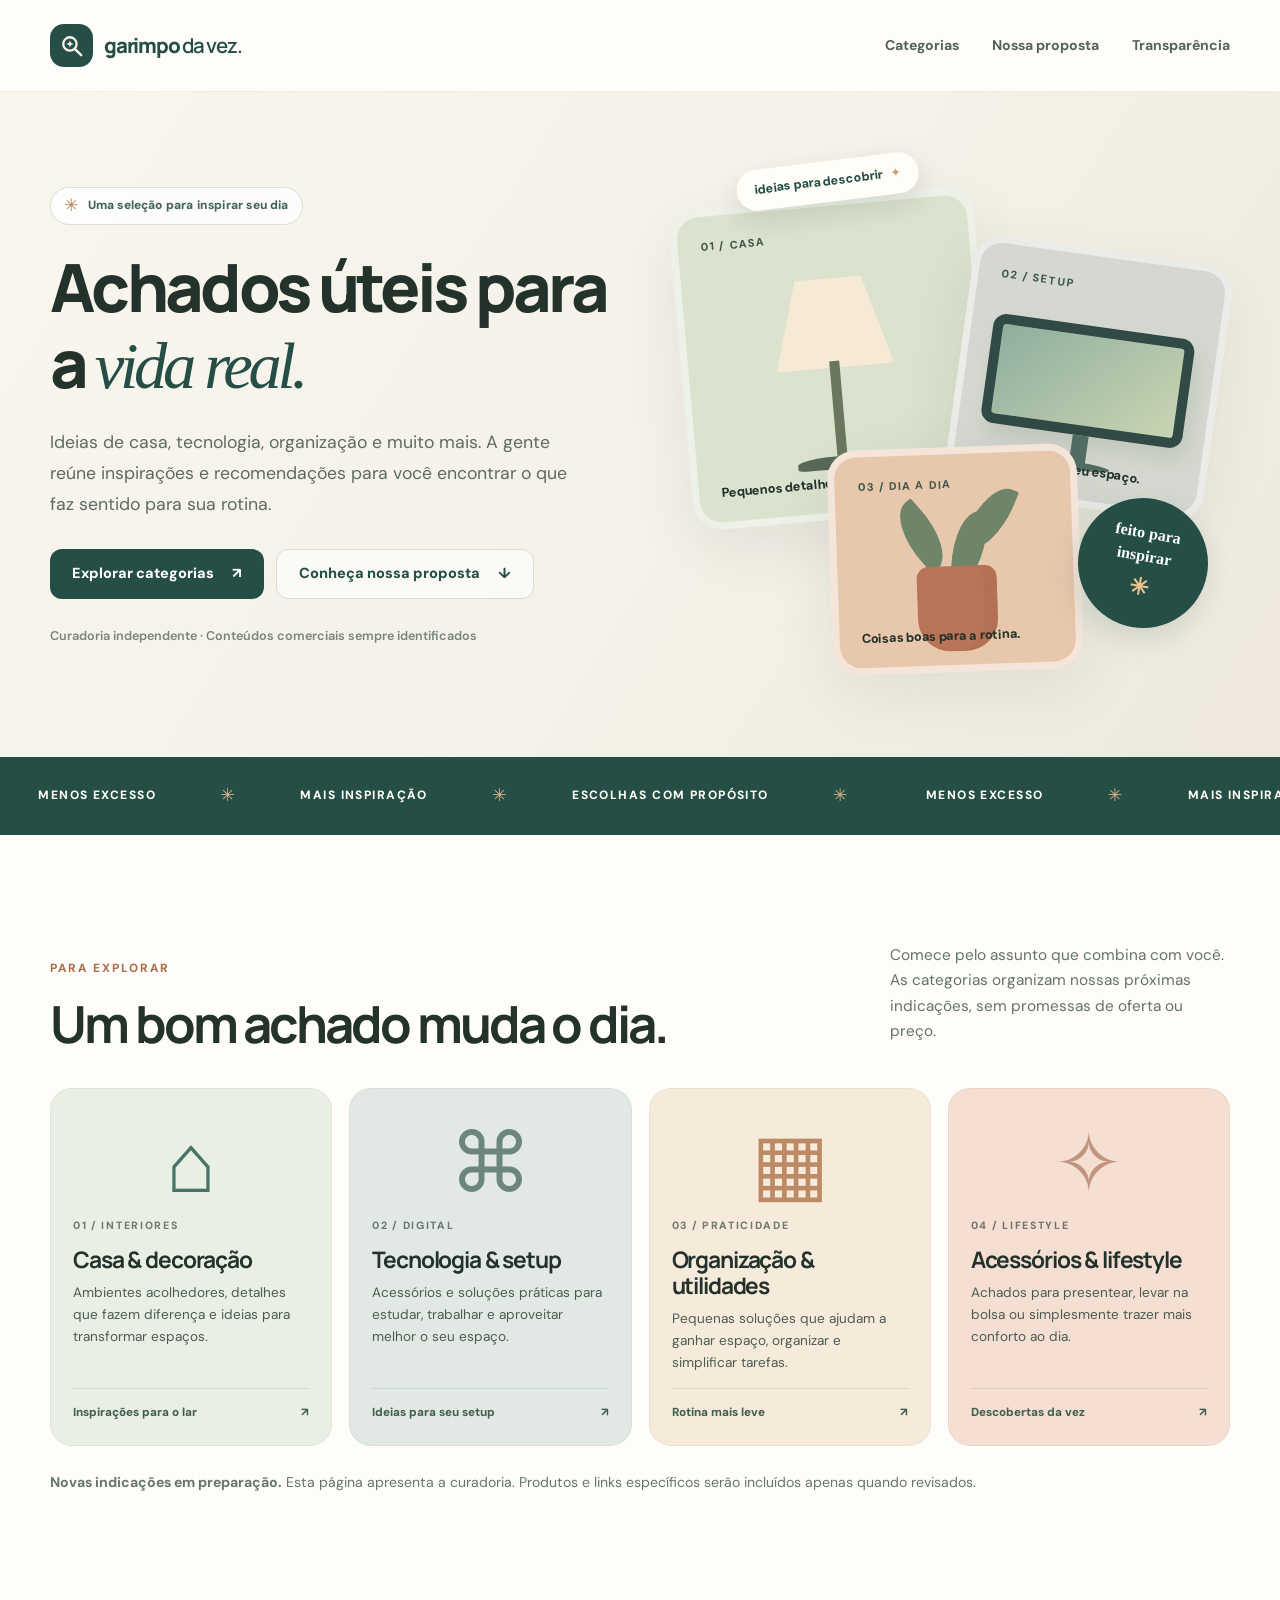
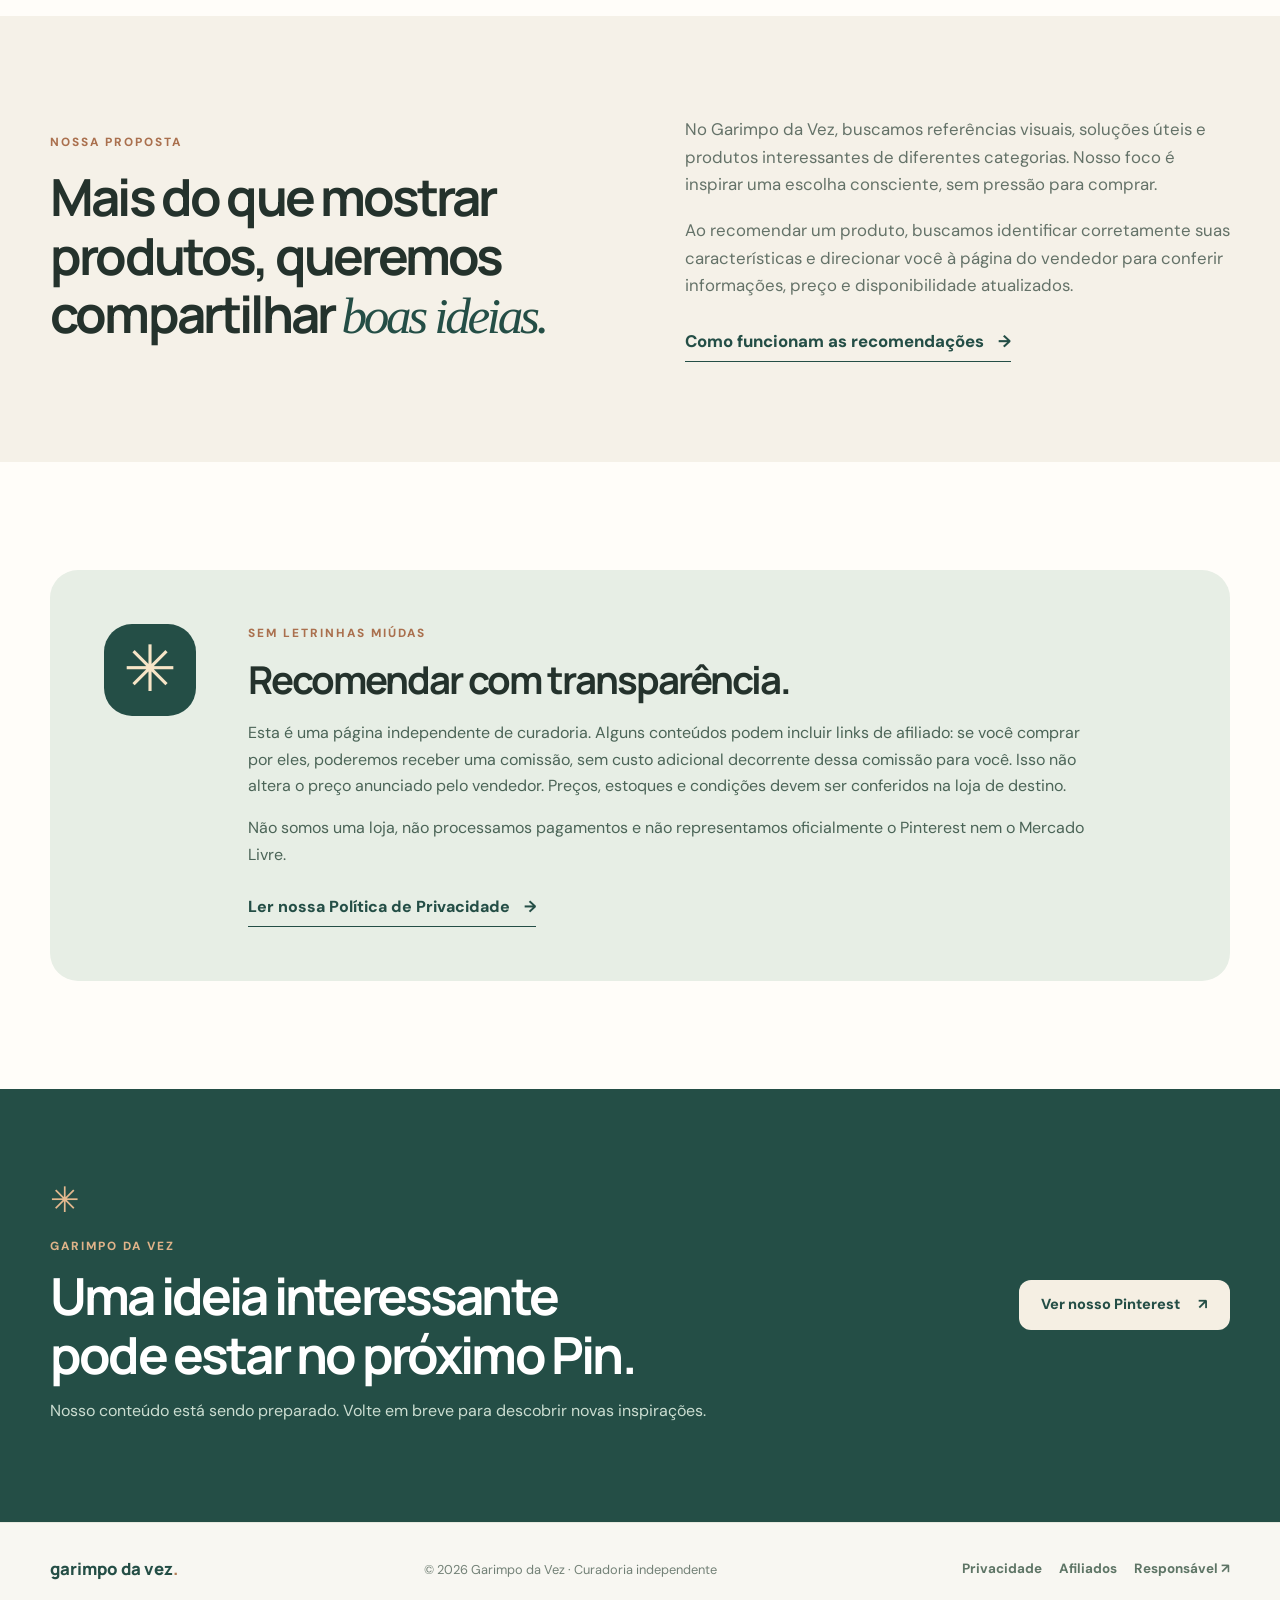
==== commit 2fb55168: "feat(ui): animar faixa Garimpo da Vez com ticker contínuo e acessível" ====
--- a/index.html
+++ b/index.html
@@ -9,7 +9,7 @@
   <meta property="og:locale" content="pt_BR">
   <meta property="og:title" content="Garimpo da Vez | Achados úteis para a vida real">
   <meta property="og:description" content="Boas ideias para a casa e o dia a dia. Inspire-se com nossa curadoria independente.">
-  <meta property="og:url" content="https://victoralecrim11.github.io/affiliatepilot-ai/">
+  <meta property="og:url" content="https://victoralecrim11.github.io/garimpo-da-vez/">
   <meta name="color-scheme" content="light">
   <title>Garimpo da Vez | Achados úteis para a vida real</title>
   <link rel="icon" href="assets/favicon.svg" type="image/svg+xml">
@@ -52,7 +52,23 @@
         </div>
       </div>
     </section>
-    <section class="manifesto-strip" aria-label="Valores da curadoria"><div class="wrap strip-inner"><span>menos excesso</span><b aria-hidden="true">✳</b><span>mais inspiração</span><b aria-hidden="true">✳</b><span>escolhas com propósito</span></div></section>
+    <section class="manifesto-strip" aria-label="Valores da curadoria">
+      <p class="visually-hidden">Menos excesso, mais inspiração, escolhas com propósito.</p>
+      <div class="ticker-window" aria-hidden="true">
+        <div class="ticker-track">
+          <div class="ticker-set">
+          <span>MENOS EXCESSO</span><span class="ticker-star">✳</span>
+          <span>MAIS INSPIRAÇÃO</span><span class="ticker-star">✳</span>
+          <span>ESCOLHAS COM PROPÓSITO</span><span class="ticker-star">✳</span>
+          </div>
+          <div class="ticker-set">
+          <span>MENOS EXCESSO</span><span class="ticker-star">✳</span>
+          <span>MAIS INSPIRAÇÃO</span><span class="ticker-star">✳</span>
+          <span>ESCOLHAS COM PROPÓSITO</span><span class="ticker-star">✳</span>
+          </div>
+        </div>
+      </div>
+    </section>
     <section id="categorias" class="section wrap">
       <div class="section-head"><div><p class="kicker">PARA EXPLORAR</p><h2>Um bom achado muda o dia.</h2></div><p>Comece pelo assunto que combina com você. As categorias organizam nossas próximas indicações, sem promessas de oferta ou preço.</p></div>
       <div class="category-grid">
@@ -75,7 +91,7 @@
         <div><p class="kicker">SEM LETRINHAS MIÚDAS</p><h2>Recomendar com transparência.</h2><p>Esta é uma página independente de curadoria. Alguns conteúdos podem incluir links de afiliado: se você comprar por eles, poderemos receber uma comissão, sem custo adicional decorrente dessa comissão para você. Isso não altera o preço anunciado pelo vendedor. Preços, estoques e condições devem ser conferidos na loja de destino.</p><p>Não somos uma loja, não processamos pagamentos e não representamos oficialmente o Pinterest nem o Mercado Livre.</p><a class="text-link" href="privacy/">Ler nossa Política de Privacidade <span aria-hidden="true">→</span></a></div>
       </div>
     </section>
-    <section class="closing"><div class="wrap closing-inner"><div><span class="closing-spark" aria-hidden="true">✳</span><p class="kicker">GARIMPO DA VEZ</p><h2>Uma ideia interessante<br>pode estar no próximo Pin.</h2><p>Nosso conteúdo está sendo preparado. Volte em breve para descobrir novas inspirações.</p></div><a class="button light" href="https://www.pinterest.com/affiliatepilotai/" target="_blank" rel="noopener noreferrer" aria-label="Abrir o perfil atual do Pinterest em outra aba">Ver nosso Pinterest <span aria-hidden="true">↗</span></a></div></section>
+    <section class="closing"><div class="wrap closing-inner"><div><span class="closing-spark" aria-hidden="true">✳</span><p class="kicker">GARIMPO DA VEZ</p><h2>Uma ideia interessante<br>pode estar no próximo Pin.</h2><p>Nosso conteúdo está sendo preparado. Volte em breve para descobrir novas inspirações.</p></div><a class="button light" href="https://www.pinterest.com/garimpodavez_/" target="_blank" rel="noopener noreferrer" aria-label="Abrir o perfil atual do Pinterest em outra aba">Ver nosso Pinterest <span aria-hidden="true">↗</span></a></div></section>
   </main>
   <footer class="footer"><div class="wrap footer-inner"><a class="footer-brand" href="./">garimpo da vez<span>.</span></a><p>© 2026 Garimpo da Vez · Curadoria independente</p><nav aria-label="Links do rodapé"><a href="privacy/">Privacidade</a><a href="#transparencia">Afiliados</a><a href="https://github.com/victoralecrim11" target="_blank" rel="noopener noreferrer">Responsável ↗</a></nav></div></footer>
 </body>
--- a/assets/styles.css
+++ b/assets/styles.css
@@ -1,8 +1,15 @@
 @import url('https://fonts.googleapis.com/css2?family=DM+Sans:wght@400;500;600;700;800&family=Manrope:wght@400;500;600;700;800&display=swap');
 :root{color-scheme:light;--green:#244e46;--green-dark:#173b35;--cream:#f5efe3;--ink:#24322c;--muted:#63736a;--terracotta:#d69a72;--line:#e7e9df;--white:#fffdf9;--radius:24px}
-*{box-sizing:border-box}html{scroll-behavior:smooth}body{margin:0;color:var(--ink);background:var(--white);font:16px/1.65 'DM Sans',system-ui,-apple-system,BlinkMacSystemFont,'Segoe UI',sans-serif}a{color:inherit}a:focus-visible{outline:3px solid #b96b42;outline-offset:4px}h1,h2,h3{font-family:Manrope,'DM Sans',sans-serif;line-height:1.14;letter-spacing:-.055em}p{margin-top:0}.wrap{width:min(1180px,calc(100% - 56px));margin-inline:auto}.skip{position:fixed;z-index:99;top:-100px;left:12px;padding:12px 16px;background:var(--green);color:white}.skip:focus{top:12px}.site-header{position:relative;z-index:3;background:var(--white);border-bottom:1px solid #eeeee8}.nav{height:91px;display:flex;align-items:center;justify-content:space-between;gap:20px}.brand{display:inline-flex;align-items:center;gap:11px;white-space:nowrap;font-size:1.28rem;text-decoration:none;font-family:Manrope,sans-serif;font-weight:800;letter-spacing:-.06em;color:var(--green)}.brand-soft{font-weight:600}.brand-mark{display:flex;align-items:center;justify-content:center;flex:none;width:43px;height:43px;border-radius:14px;background:var(--green);color:var(--cream)}.nav-links{display:flex;align-items:center;gap:33px}.nav-links a{text-decoration:none;font-weight:700;font-size:.88rem;color:#51635a}.nav-links a:hover{color:#b57048}.hero{overflow:hidden;background:linear-gradient(122deg,#f9f6ee 0%,#f4f1e8 56%,#eee9dc 100%)}.hero-grid{min-height:665px;display:grid;grid-template-columns:1.02fr 1fr;align-items:center;gap:5%;padding-block:60px 75px}.hero-copy{position:relative;z-index:1}.eyebrow{display:inline-flex;gap:9px;align-items:center;padding:8px 13px;border:1px solid #d7e1d5;border-radius:100px;background:#ffffffc7;color:#426557;font-size:.75rem;letter-spacing:.015em;font-weight:800}.spark{color:#bb815a;font-size:1.08rem;line-height:1}.hero h1{font-size:clamp(3.1rem,5.2vw,5.3rem);max-width:650px;margin:24px 0 22px;font-weight:800}.hero h1 em,.about-section h2 em{font-family:Georgia,'Times New Roman',serif;font-weight:400;color:var(--green);letter-spacing:-.065em}.hero-lead{color:#5f6b61;max-width:520px;font-size:1.105rem;line-height:1.76}.actions{display:flex;align-items:center;flex-wrap:wrap;gap:12px;margin-top:30px}.button{display:inline-flex;align-items:center;justify-content:center;gap:18px;min-height:50px;padding:12px 22px;border-radius:12px;font-weight:800;font-size:.91rem;text-decoration:none;transition:transform .18s ease,background .18s ease;white-space:nowrap}.button:hover{transform:translateY(-2px)}.button.primary{background:var(--green);color:white}.button.primary:hover{background:var(--green-dark)}.button.ghost{border:1px solid #d9ddd4;background:#ffffff9c;color:var(--green)}.button.ghost:hover{background:#fff}.small-note{margin:27px 0 0;font-size:.79rem;font-weight:600;color:#77857b}.hero-art{min-height:525px;position:relative}.hero-tag{position:absolute;z-index:2;top:6px;left:11%;transform:rotate(-7deg);background:#fffdf8;padding:10px 18px;border-radius:100px;box-shadow:0 10px 26px #2b3b2820;color:var(--green);font-size:.78rem;font-weight:800}.hero-tag span{margin-left:5px;color:var(--terracotta)}.art-tile{position:absolute;border:7px solid #fff8;box-shadow:0 20px 60px #43584518;overflow:hidden;border-radius:29px}.tile-number{position:absolute;z-index:1;top:21px;left:23px;font-size:.69rem;font-weight:800;letter-spacing:.1em;color:#405849}.tile-caption{position:absolute;bottom:19px;left:22px;right:15px;font-weight:800;font-size:.8rem;letter-spacing:-.02em}.tile-home{background:#dbe2ce;left:1%;top:44px;width:55%;height:320px;transform:rotate(-5deg)}.tile-tech{background:#d5d8d0;right:2%;top:94px;width:47%;height:258px;transform:rotate(8deg)}.tile-life{background:#e8c8ad;left:28%;bottom:8px;width:45%;height:225px;transform:rotate(-2deg)}.art-stamp{position:absolute;z-index:2;right:4%;bottom:52px;width:130px;height:130px;border-radius:50%;background:var(--green);color:white;display:flex;align-items:center;justify-content:center;flex-direction:column;text-align:center;font:700 1rem/1.4 Georgia,serif;transform:rotate(10deg);box-shadow:0 12px 30px #244e4629}.art-stamp span{font-size:1.45rem;color:#efc28d;margin-top:4px}.lamp{position:absolute;top:72px;left:50%;transform:translateX(-50%);width:152px;height:200px}.lamp-shade{display:block;position:absolute;top:0;left:18px;width:118px;height:90px;background:#f6ead7;clip-path:polygon(22% 0,78% 0,100% 100%,0 100%);border-radius:12px 12px 3px 3px;filter:drop-shadow(0 6px 3px #0001)}.lamp-pole{position:absolute;width:10px;height:99px;background:#6b765f;top:83px;left:71px}.lamp-foot{position:absolute;width:89px;height:13px;background:#586957;bottom:9px;left:31px;border-radius:80% 80% 20% 20%}.monitor{position:absolute;left:50%;top:70px;transform:translateX(-50%);width:82%;height:150px}.monitor-screen{display:block;height:110px;border:10px solid #324a45;background:linear-gradient(135deg,#8fae9d,#c9d5b3);border-radius:13px;box-shadow:6px 12px 20px #566b5a26}.monitor-stand{display:block;position:relative;margin:auto;width:16px;height:30px;background:#526d63}.monitor-stand:after{content:'';position:absolute;bottom:-5px;left:-25px;width:66px;height:8px;background:#526d63;border-radius:50%}.vase{position:absolute;left:50%;top:27px;transform:translateX(-50%);height:170px;width:170px}.pot{position:absolute;bottom:0;left:46px;width:80px;height:85px;background:#b97356;border-radius:12px 12px 32px 32px;box-shadow:inset -13px 0 #9b5d4429}.leaf{position:absolute;background:#6f8569;width:34px;height:71px;border-radius:80% 3% 80% 3%;transform-origin:bottom center}.leaf-a{left:58px;top:10px;transform:rotate(-40deg)}.leaf-b{left:89px;top:0;transform:rotate(25deg)}.leaf-c{left:80px;top:30px;transform:rotate(4deg)}.manifesto-strip{background:var(--green);color:#fffdf4}.strip-inner{display:flex;justify-content:space-around;align-items:center;gap:25px;min-height:78px;text-transform:uppercase;font-size:.75rem;letter-spacing:.12em;font-weight:800}.strip-inner b{font-size:1.1rem;color:#d8b18a}.section{padding-block:108px}.section-head{display:flex;align-items:end;justify-content:space-between;gap:50px;margin-bottom:36px}.section-head>div{max-width:650px}.section-head>p{max-width:340px;margin-bottom:8px;color:var(--muted);font-size:.96rem}.kicker{color:#aa704e;letter-spacing:.17em;font-weight:800;font-size:.74rem;margin-bottom:15px}.section h2,.about-section h2{font-size:clamp(2.25rem,4vw,3.55rem);margin:0}.category-grid{display:grid;grid-template-columns:repeat(4,minmax(0,1fr));gap:17px}.category{display:flex;flex-direction:column;min-height:350px;border-radius:22px;padding:22px;overflow:hidden;border:1px solid #0000000b}.category-home{background:#e9efe2}.category-tech{background:#e2e9e5}.category-organize{background:#f6eadb}.category-style{background:#f4dfd2}.category-icon{height:106px;display:flex;align-items:center;justify-content:center;font-family:Georgia,serif;font-size:5.2rem;line-height:1;color:#37665a;opacity:.9}.category-tech .category-icon{color:#607b72}.category-organize .category-icon{color:#b7805a}.category-style .category-icon{color:#bd8c75}.category-index{font-size:.66rem;letter-spacing:.16em;font-weight:800;opacity:.62}.category h3{font-size:1.42rem;letter-spacing:-.05em;margin:12px 0 9px}.category p{color:#4d5c53;font-size:.85rem;line-height:1.65}.category-foot{margin-top:auto;padding-top:14px;border-top:1px solid #1e45301c;font-size:.73rem;font-weight:800;color:#405f51;display:flex;justify-content:space-between;gap:7px}.collection-note{margin-top:25px;color:#65776b;font-size:.88rem}.about-section{background:#f5f1e8;padding:100px 0}.about-grid{display:grid;grid-template-columns:1fr 1fr;gap:90px;align-items:center}.about-section h2{max-width:610px}.about-copy{color:#647268;font-size:1.05rem}.about-copy p{margin-bottom:18px}.text-link{display:inline-flex;align-items:center;gap:14px;margin-top:10px;color:var(--green);font-weight:800;text-decoration:none;border-bottom:1px solid var(--green);padding-bottom:5px}.text-link:hover{color:#a4613f;border-color:#a4613f}.disclosure{background:#e7eee5;border-radius:28px;padding:54px;display:grid;grid-template-columns:110px 1fr;gap:34px}.disclosure-symbol{width:92px;height:92px;border-radius:28px;background:var(--green);color:#f7e5c7;display:grid;place-items:center;font-size:4rem;line-height:1}.disclosure h2{font-size:clamp(1.9rem,3vw,2.9rem);margin:0 0 18px}.disclosure p:not(.kicker){color:#4b6457;max-width:860px}.closing{background:var(--green);color:white;padding-block:82px}.closing-inner{display:flex;align-items:center;justify-content:space-between;gap:32px}.closing-spark{display:block;color:#e5b98f;font-size:2.2rem}.closing .kicker{color:#e0b389;margin:8px 0 10px}.closing h2{font-size:clamp(2rem,4vw,3.55rem);margin:0 0 15px}.closing p:not(.kicker){color:#cbddd1}.button.light{background:var(--cream);color:var(--green)}.button.light:hover{background:white}.footer{background:#f8f7f2;border-top:1px solid var(--line);padding:32px 0}.footer-inner{display:flex;justify-content:space-between;align-items:center;gap:22px}.footer-brand{font-family:Manrope,sans-serif;font-weight:800;font-size:1.05rem;text-decoration:none;color:var(--green)}.footer-brand span{color:#b37e57}.footer p{color:#728076;margin:0;font-size:.8rem}.footer nav{display:flex;gap:17px;flex-wrap:wrap}.footer nav a{font-size:.84rem;text-decoration:none;font-weight:700;color:#5e7566}.footer nav a:hover{color:#ab6c48}
+*{box-sizing:border-box}html{scroll-behavior:smooth}body{margin:0;color:var(--ink);background:var(--white);font:16px/1.65 'DM Sans',system-ui,-apple-system,BlinkMacSystemFont,'Segoe UI',sans-serif}a{color:inherit}a:focus-visible{outline:3px solid #b96b42;outline-offset:4px}h1,h2,h3{font-family:Manrope,'DM Sans',sans-serif;line-height:1.14;letter-spacing:-.055em}p{margin-top:0}.wrap{width:min(1180px,calc(100% - 56px));margin-inline:auto}.skip{position:fixed;z-index:99;top:-100px;left:12px;padding:12px 16px;background:var(--green);color:white}.skip:focus{top:12px}.site-header{position:relative;z-index:3;background:var(--white);border-bottom:1px solid #eeeee8}.nav{height:91px;display:flex;align-items:center;justify-content:space-between;gap:20px}.brand{display:inline-flex;align-items:center;gap:11px;white-space:nowrap;font-size:1.28rem;text-decoration:none;font-family:Manrope,sans-serif;font-weight:800;letter-spacing:-.06em;color:var(--green)}.brand-soft{font-weight:600}.brand-mark{display:flex;align-items:center;justify-content:center;flex:none;width:43px;height:43px;border-radius:14px;background:var(--green);color:var(--cream)}.nav-links{display:flex;align-items:center;gap:33px}.nav-links a{text-decoration:none;font-weight:700;font-size:.88rem;color:#51635a}.nav-links a:hover{color:#b57048}.hero{overflow:hidden;background:linear-gradient(122deg,#f9f6ee 0%,#f4f1e8 56%,#eee9dc 100%)}.hero-grid{min-height:665px;display:grid;grid-template-columns:1.02fr 1fr;align-items:center;gap:5%;padding-block:60px 75px}.hero-copy{position:relative;z-index:1}.eyebrow{display:inline-flex;gap:9px;align-items:center;padding:8px 13px;border:1px solid #d7e1d5;border-radius:100px;background:#ffffffc7;color:#426557;font-size:.75rem;letter-spacing:.015em;font-weight:800}.spark{color:#bb815a;font-size:1.08rem;line-height:1}.hero h1{font-size:clamp(3.1rem,5.2vw,5.3rem);max-width:650px;margin:24px 0 22px;font-weight:800}.hero h1 em,.about-section h2 em{font-family:Georgia,'Times New Roman',serif;font-weight:400;color:var(--green);letter-spacing:-.065em}.hero-lead{color:#5f6b61;max-width:520px;font-size:1.105rem;line-height:1.76}.actions{display:flex;align-items:center;flex-wrap:wrap;gap:12px;margin-top:30px}.button{display:inline-flex;align-items:center;justify-content:center;gap:18px;min-height:50px;padding:12px 22px;border-radius:12px;font-weight:800;font-size:.91rem;text-decoration:none;transition:transform .18s ease,background .18s ease;white-space:nowrap}.button:hover{transform:translateY(-2px)}.button.primary{background:var(--green);color:white}.button.primary:hover{background:var(--green-dark)}.button.ghost{border:1px solid #d9ddd4;background:#ffffff9c;color:var(--green)}.button.ghost:hover{background:#fff}.small-note{margin:27px 0 0;font-size:.79rem;font-weight:600;color:#77857b}.hero-art{min-height:525px;position:relative}.hero-tag{position:absolute;z-index:2;top:6px;left:11%;transform:rotate(-7deg);background:#fffdf8;padding:10px 18px;border-radius:100px;box-shadow:0 10px 26px #2b3b2820;color:var(--green);font-size:.78rem;font-weight:800}.hero-tag span{margin-left:5px;color:var(--terracotta)}.art-tile{position:absolute;border:7px solid #fff8;box-shadow:0 20px 60px #43584518;overflow:hidden;border-radius:29px}.tile-number{position:absolute;z-index:1;top:21px;left:23px;font-size:.69rem;font-weight:800;letter-spacing:.1em;color:#405849}.tile-caption{position:absolute;bottom:19px;left:22px;right:15px;font-weight:800;font-size:.8rem;letter-spacing:-.02em}.tile-home{background:#dbe2ce;left:1%;top:44px;width:55%;height:320px;transform:rotate(-5deg)}.tile-tech{background:#d5d8d0;right:2%;top:94px;width:47%;height:258px;transform:rotate(8deg)}.tile-life{background:#e8c8ad;left:28%;bottom:8px;width:45%;height:225px;transform:rotate(-2deg)}.art-stamp{position:absolute;z-index:2;right:4%;bottom:52px;width:130px;height:130px;border-radius:50%;background:var(--green);color:white;display:flex;align-items:center;justify-content:center;flex-direction:column;text-align:center;font:700 1rem/1.4 Georgia,serif;transform:rotate(10deg);box-shadow:0 12px 30px #244e4629}.art-stamp span{font-size:1.45rem;color:#efc28d;margin-top:4px}.lamp{position:absolute;top:72px;left:50%;transform:translateX(-50%);width:152px;height:200px}.lamp-shade{display:block;position:absolute;top:0;left:18px;width:118px;height:90px;background:#f6ead7;clip-path:polygon(22% 0,78% 0,100% 100%,0 100%);border-radius:12px 12px 3px 3px;filter:drop-shadow(0 6px 3px #0001)}.lamp-pole{position:absolute;width:10px;height:99px;background:#6b765f;top:83px;left:71px}.lamp-foot{position:absolute;width:89px;height:13px;background:#586957;bottom:9px;left:31px;border-radius:80% 80% 20% 20%}.monitor{position:absolute;left:50%;top:70px;transform:translateX(-50%);width:82%;height:150px}.monitor-screen{display:block;height:110px;border:10px solid #324a45;background:linear-gradient(135deg,#8fae9d,#c9d5b3);border-radius:13px;box-shadow:6px 12px 20px #566b5a26}.monitor-stand{display:block;position:relative;margin:auto;width:16px;height:30px;background:#526d63}.monitor-stand:after{content:'';position:absolute;bottom:-5px;left:-25px;width:66px;height:8px;background:#526d63;border-radius:50%}.vase{position:absolute;left:50%;top:27px;transform:translateX(-50%);height:170px;width:170px}.pot{position:absolute;bottom:0;left:46px;width:80px;height:85px;background:#b97356;border-radius:12px 12px 32px 32px;box-shadow:inset -13px 0 #9b5d4429}.leaf{position:absolute;background:#6f8569;width:34px;height:71px;border-radius:80% 3% 80% 3%;transform-origin:bottom center}.leaf-a{left:58px;top:10px;transform:rotate(-40deg)}.leaf-b{left:89px;top:0;transform:rotate(25deg)}.leaf-c{left:80px;top:30px;transform:rotate(4deg)}.manifesto-strip{background:var(--green);color:#fffdf4;overflow:hidden}
+.visually-hidden{position:absolute;width:1px;height:1px;padding:0;margin:-1px;overflow:hidden;clip:rect(0,0,0,0);white-space:nowrap;border:0}
+.ticker-window{width:100%;overflow:hidden}
+.ticker-track{display:flex;width:max-content;animation:ticker-slide 24s linear infinite;will-change:transform}
+.ticker-set{flex:0 0 auto;display:flex;align-items:center;justify-content:space-around;gap:clamp(34px,5vw,82px);padding-inline:clamp(20px,3vw,45px);min-height:78px;white-space:nowrap;text-transform:uppercase;font-size:.75rem;letter-spacing:.12em;font-weight:800}
+.ticker-star{color:#d8b18a;font-size:1.1rem;line-height:1}
+@keyframes ticker-slide{from{transform:translate3d(0,0,0)}to{transform:translate3d(-50%,0,0)}}
+@media(hover:hover){.manifesto-strip:hover .ticker-track{animation-play-state:paused}}.section{padding-block:108px}.section-head{display:flex;align-items:end;justify-content:space-between;gap:50px;margin-bottom:36px}.section-head>div{max-width:650px}.section-head>p{max-width:340px;margin-bottom:8px;color:var(--muted);font-size:.96rem}.kicker{color:#aa704e;letter-spacing:.17em;font-weight:800;font-size:.74rem;margin-bottom:15px}.section h2,.about-section h2{font-size:clamp(2.25rem,4vw,3.55rem);margin:0}.category-grid{display:grid;grid-template-columns:repeat(4,minmax(0,1fr));gap:17px}.category{display:flex;flex-direction:column;min-height:350px;border-radius:22px;padding:22px;overflow:hidden;border:1px solid #0000000b}.category-home{background:#e9efe2}.category-tech{background:#e2e9e5}.category-organize{background:#f6eadb}.category-style{background:#f4dfd2}.category-icon{height:106px;display:flex;align-items:center;justify-content:center;font-family:Georgia,serif;font-size:5.2rem;line-height:1;color:#37665a;opacity:.9}.category-tech .category-icon{color:#607b72}.category-organize .category-icon{color:#b7805a}.category-style .category-icon{color:#bd8c75}.category-index{font-size:.66rem;letter-spacing:.16em;font-weight:800;opacity:.62}.category h3{font-size:1.42rem;letter-spacing:-.05em;margin:12px 0 9px}.category p{color:#4d5c53;font-size:.85rem;line-height:1.65}.category-foot{margin-top:auto;padding-top:14px;border-top:1px solid #1e45301c;font-size:.73rem;font-weight:800;color:#405f51;display:flex;justify-content:space-between;gap:7px}.collection-note{margin-top:25px;color:#65776b;font-size:.88rem}.about-section{background:#f5f1e8;padding:100px 0}.about-grid{display:grid;grid-template-columns:1fr 1fr;gap:90px;align-items:center}.about-section h2{max-width:610px}.about-copy{color:#647268;font-size:1.05rem}.about-copy p{margin-bottom:18px}.text-link{display:inline-flex;align-items:center;gap:14px;margin-top:10px;color:var(--green);font-weight:800;text-decoration:none;border-bottom:1px solid var(--green);padding-bottom:5px}.text-link:hover{color:#a4613f;border-color:#a4613f}.disclosure{background:#e7eee5;border-radius:28px;padding:54px;display:grid;grid-template-columns:110px 1fr;gap:34px}.disclosure-symbol{width:92px;height:92px;border-radius:28px;background:var(--green);color:#f7e5c7;display:grid;place-items:center;font-size:4rem;line-height:1}.disclosure h2{font-size:clamp(1.9rem,3vw,2.9rem);margin:0 0 18px}.disclosure p:not(.kicker){color:#4b6457;max-width:860px}.closing{background:var(--green);color:white;padding-block:82px}.closing-inner{display:flex;align-items:center;justify-content:space-between;gap:32px}.closing-spark{display:block;color:#e5b98f;font-size:2.2rem}.closing .kicker{color:#e0b389;margin:8px 0 10px}.closing h2{font-size:clamp(2rem,4vw,3.55rem);margin:0 0 15px}.closing p:not(.kicker){color:#cbddd1}.button.light{background:var(--cream);color:var(--green)}.button.light:hover{background:white}.footer{background:#f8f7f2;border-top:1px solid var(--line);padding:32px 0}.footer-inner{display:flex;justify-content:space-between;align-items:center;gap:22px}.footer-brand{font-family:Manrope,sans-serif;font-weight:800;font-size:1.05rem;text-decoration:none;color:var(--green)}.footer-brand span{color:#b37e57}.footer p{color:#728076;margin:0;font-size:.8rem}.footer nav{display:flex;gap:17px;flex-wrap:wrap}.footer nav a{font-size:.84rem;text-decoration:none;font-weight:700;color:#5e7566}.footer nav a:hover{color:#ab6c48}
 .policy{padding-block:70px 100px;max-width:875px}.policy h1{font-size:clamp(2.8rem,5.5vw,4.4rem);margin:14px 0}.policy-intro{font-size:1.08rem;color:#65776b}.updated{color:#78867c;font-size:.84rem;margin-bottom:25px}.policy-content{margin-top:44px}.policy-content section{border-top:1px solid var(--line);padding:24px 0}.policy-content h2{font-size:1.27rem;letter-spacing:-.025em;margin:0 0 13px}.policy-content p{color:#637369}.policy-content a{color:var(--green);text-underline-offset:3px}
 @media(max-width:1050px){.hero-grid{grid-template-columns:1fr 1fr;gap:2%}.hero h1{font-size:clamp(3rem,5vw,4.3rem)}.category-grid{grid-template-columns:repeat(2,1fr)}.category{min-height:315px}.footer-inner{flex-wrap:wrap}.hero-art{transform:scale(.92);transform-origin:center}}
-@media(max-width:720px){.wrap{width:min(100% - 36px,1180px)}.nav{height:auto;min-height:82px;align-items:flex-start;justify-content:center;flex-direction:column;padding-block:15px;gap:11px}.brand{font-size:1.19rem}.brand-mark{width:39px;height:39px}.nav-links{gap:17px;flex-wrap:wrap}.nav-links a{font-size:.77rem}.hero-grid{padding-block:54px 72px;grid-template-columns:1fr;gap:20px}.hero h1{font-size:clamp(3.05rem,12vw,4.35rem)}.hero-lead{font-size:1rem}.hero-art{transform:none;min-height:455px;margin-inline:-10px}.tile-home{top:45px;height:290px}.tile-tech{top:79px;height:228px}.tile-life{height:204px;bottom:1px}.art-stamp{width:104px;height:104px;right:0;bottom:40px;font-size:.88rem}.art-tile{border-width:5px}.strip-inner{min-height:72px;gap:10px;flex-wrap:wrap;padding-block:13px;font-size:.58rem}.strip-inner b{font-size:.8rem}.section{padding-block:70px}.section-head{display:block}.section-head>p{max-width:100%;margin-top:20px}.category-grid{grid-template-columns:1fr 1fr;gap:10px}.category{padding:17px;min-height:330px}.category h3{font-size:1.12rem}.category p{font-size:.78rem}.category-icon{height:95px;font-size:4rem}.category-foot{font-size:.65rem}.about-section{padding:70px 0}.about-grid{grid-template-columns:1fr;gap:28px}.about-copy{font-size:.98rem}.disclosure{padding:27px 22px;grid-template-columns:1fr;gap:17px}.disclosure-symbol{width:64px;height:64px;border-radius:17px;font-size:2.5rem}.closing{padding-block:62px}.closing-inner{align-items:flex-start;flex-direction:column}.footer-inner{align-items:flex-start;flex-direction:column}.policy{padding-block:50px 70px}}
+@media(max-width:720px){.wrap{width:min(100% - 36px,1180px)}.nav{height:auto;min-height:82px;align-items:flex-start;justify-content:center;flex-direction:column;padding-block:15px;gap:11px}.brand{font-size:1.19rem}.brand-mark{width:39px;height:39px}.nav-links{gap:17px;flex-wrap:wrap}.nav-links a{font-size:.77rem}.hero-grid{padding-block:54px 72px;grid-template-columns:1fr;gap:20px}.hero h1{font-size:clamp(3.05rem,12vw,4.35rem)}.hero-lead{font-size:1rem}.hero-art{transform:none;min-height:455px;margin-inline:-10px}.tile-home{top:45px;height:290px}.tile-tech{top:79px;height:228px}.tile-life{height:204px;bottom:1px}.art-stamp{width:104px;height:104px;right:0;bottom:40px;font-size:.88rem}.art-tile{border-width:5px}.ticker-set{min-height:72px;gap:30px;padding-inline:22px;font-size:.7rem}.ticker-star{font-size:1rem}.section{padding-block:70px}.section-head{display:block}.section-head>p{max-width:100%;margin-top:20px}.category-grid{grid-template-columns:1fr 1fr;gap:10px}.category{padding:17px;min-height:330px}.category h3{font-size:1.12rem}.category p{font-size:.78rem}.category-icon{height:95px;font-size:4rem}.category-foot{font-size:.65rem}.about-section{padding:70px 0}.about-grid{grid-template-columns:1fr;gap:28px}.about-copy{font-size:.98rem}.disclosure{padding:27px 22px;grid-template-columns:1fr;gap:17px}.disclosure-symbol{width:64px;height:64px;border-radius:17px;font-size:2.5rem}.closing{padding-block:62px}.closing-inner{align-items:flex-start;flex-direction:column}.footer-inner{align-items:flex-start;flex-direction:column}.policy{padding-block:50px 70px}}
 @media(max-width:440px){.hero-art{min-height:380px}.tile-home{width:57%;height:255px}.tile-tech{width:50%;height:202px}.tile-life{height:174px;bottom:0}.lamp{transform:translateX(-50%) scale(.8);transform-origin:top center}.monitor{top:65px}.monitor-screen{height:85px}.vase{transform:translateX(-50%) scale(.8);transform-origin:top center}.tile-caption{bottom:13px;left:12px;font-size:.64rem}.tile-number{top:14px;left:12px}.hero-tag{top:0;font-size:.69rem}.category-grid{grid-template-columns:1fr}.category{min-height:245px}.category-icon{height:80px}.category h3{font-size:1.35rem}.category p{font-size:.88rem}.category-foot{font-size:.73rem}.actions{flex-direction:column;align-items:stretch}.button{white-space:normal}.closing .button{width:100%}}
-@media(prefers-reduced-motion:reduce){html{scroll-behavior:auto}.button{transition:none}.button:hover{transform:none}}+@media(prefers-reduced-motion:reduce){html{scroll-behavior:auto}.button{transition:none}.button:hover{transform:none}.ticker-track{animation:none;will-change:auto;width:100%}.ticker-set:first-child{width:100%;justify-content:center;flex-wrap:wrap;white-space:normal;gap:12px 20px;padding:16px 20px}.ticker-set:last-child{display:none}}
